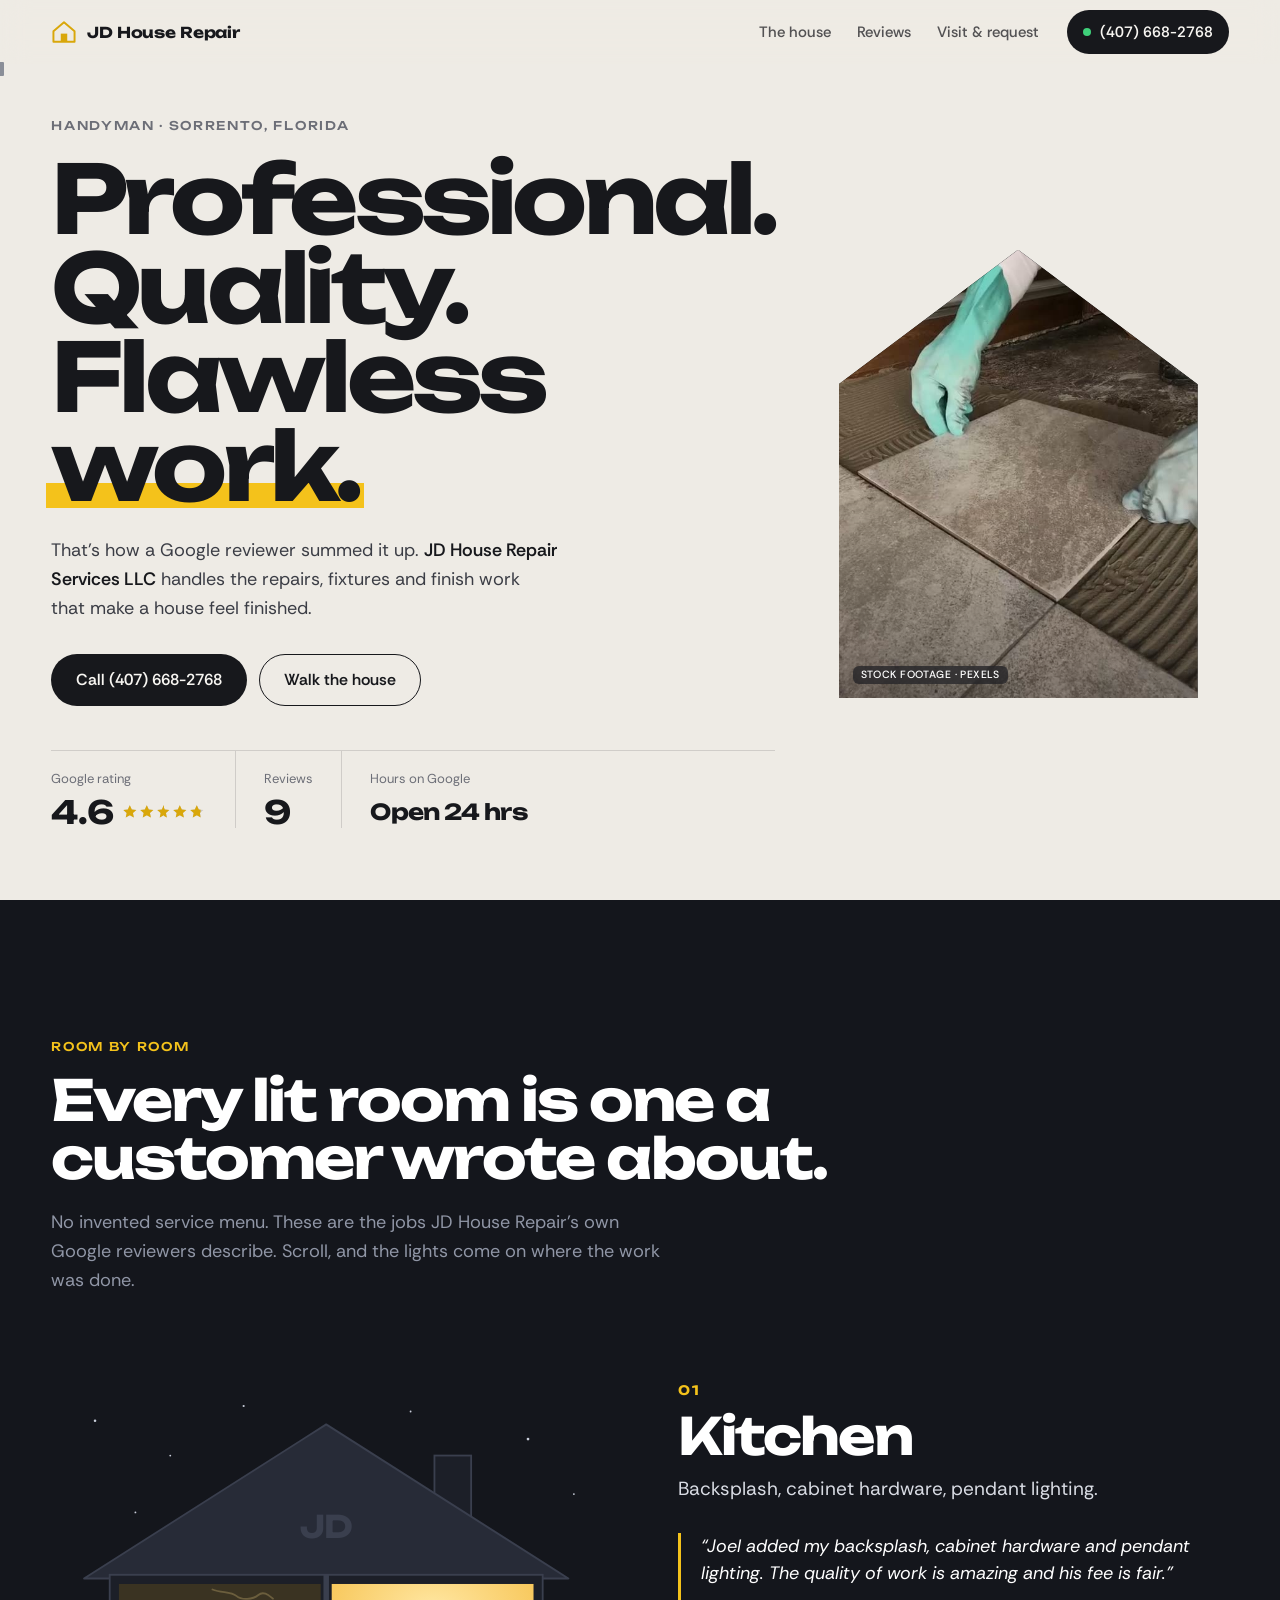
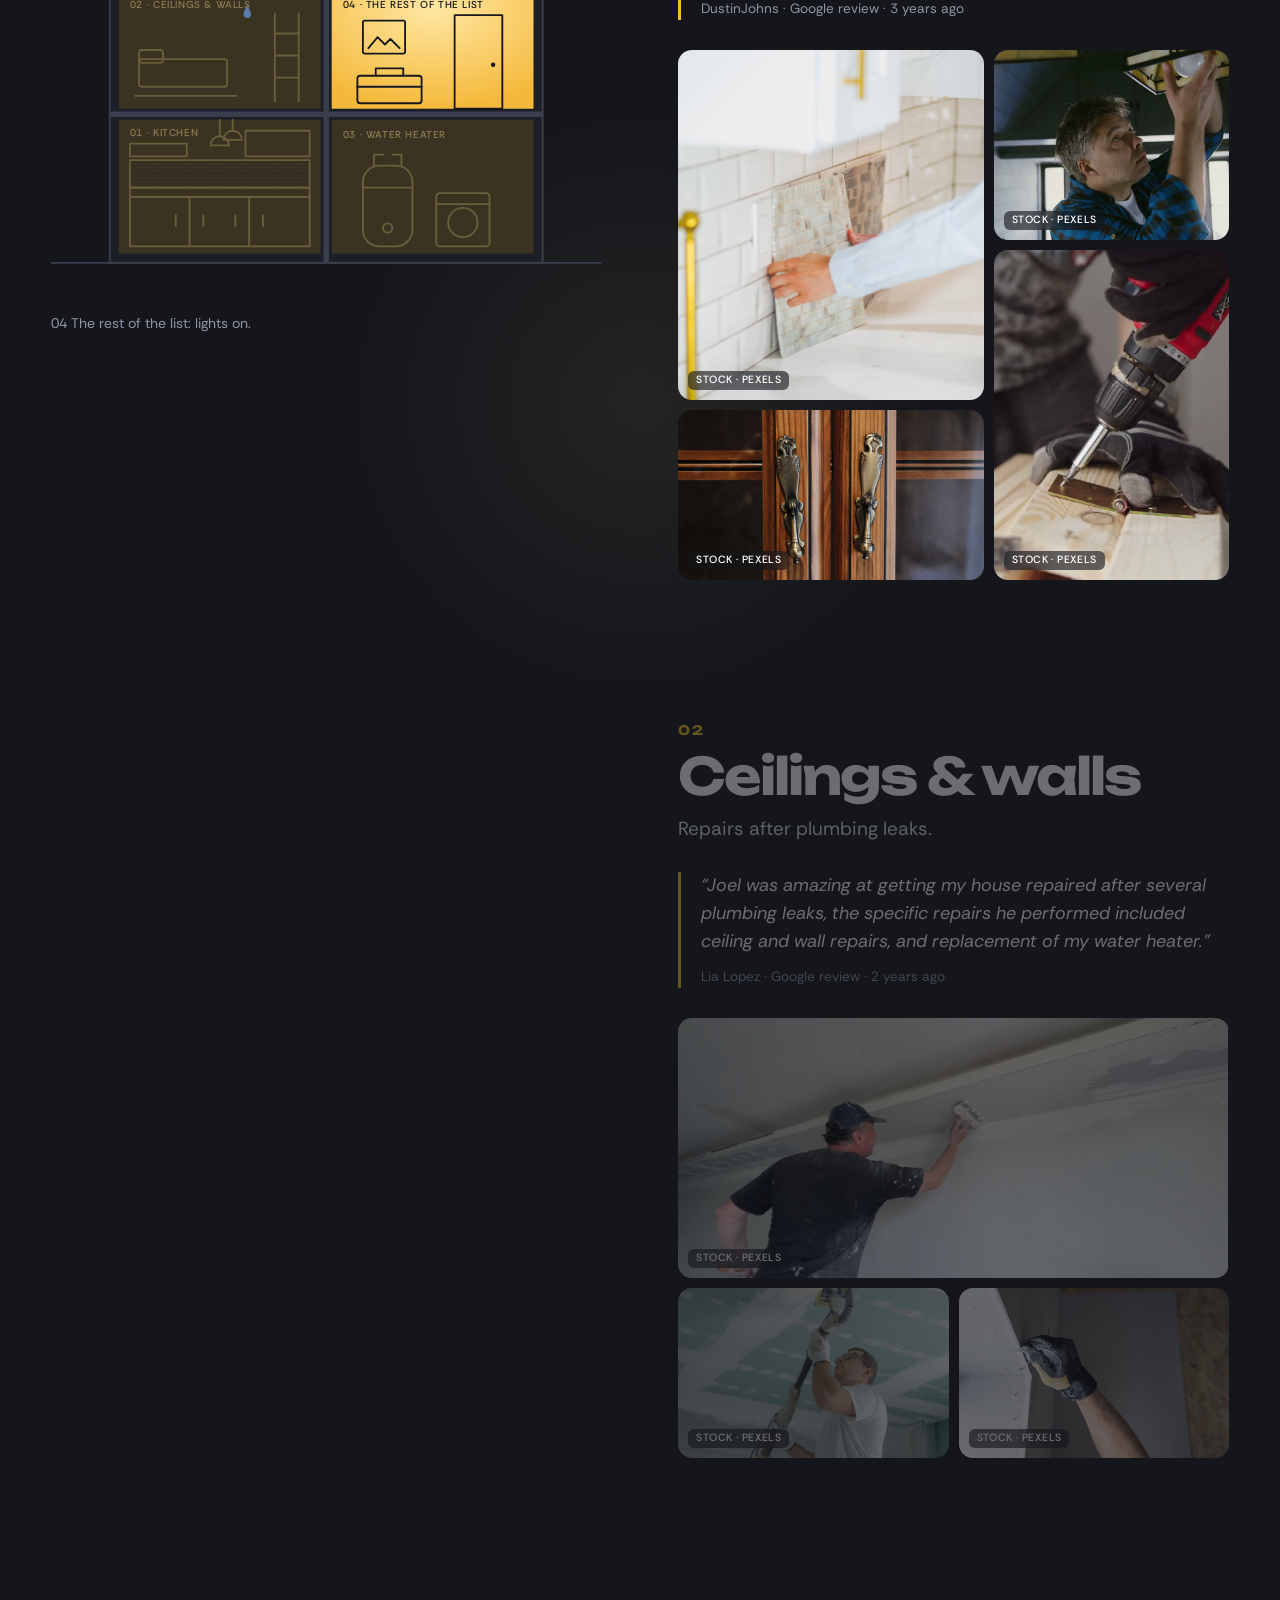
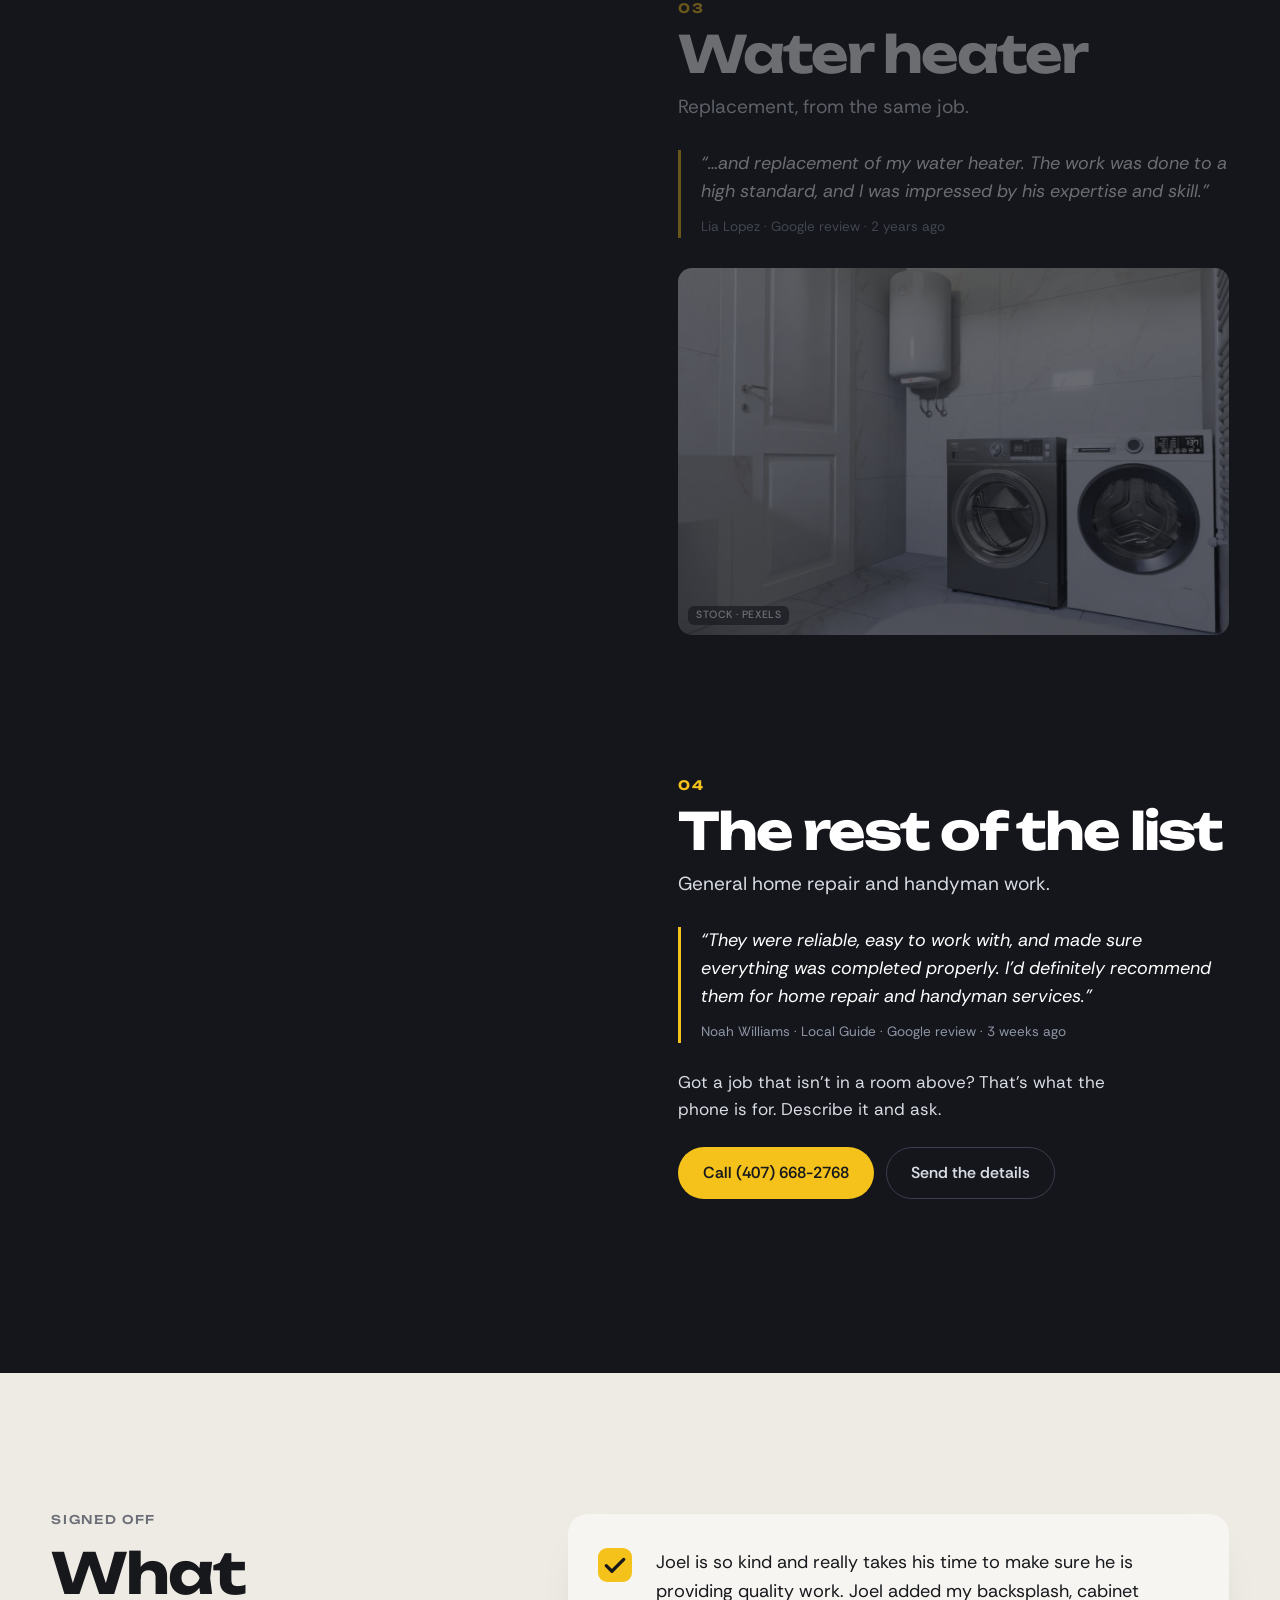
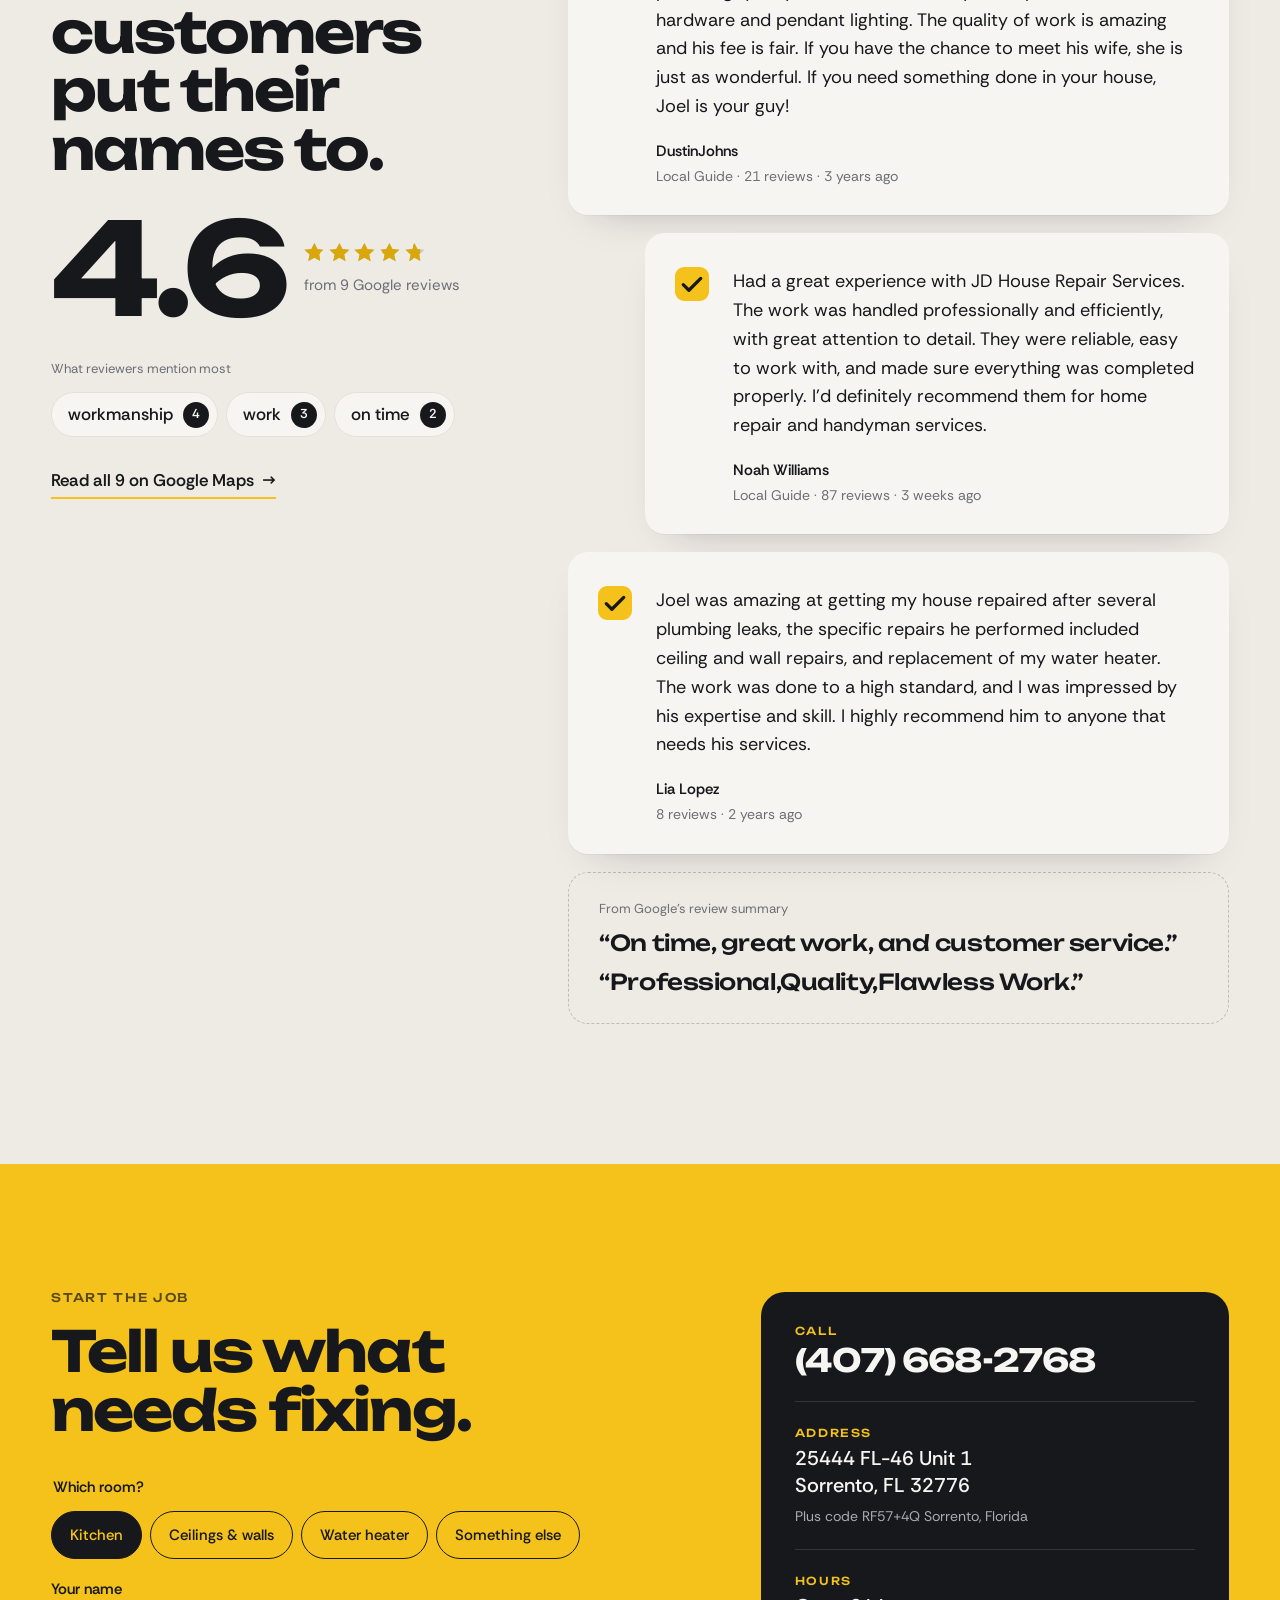
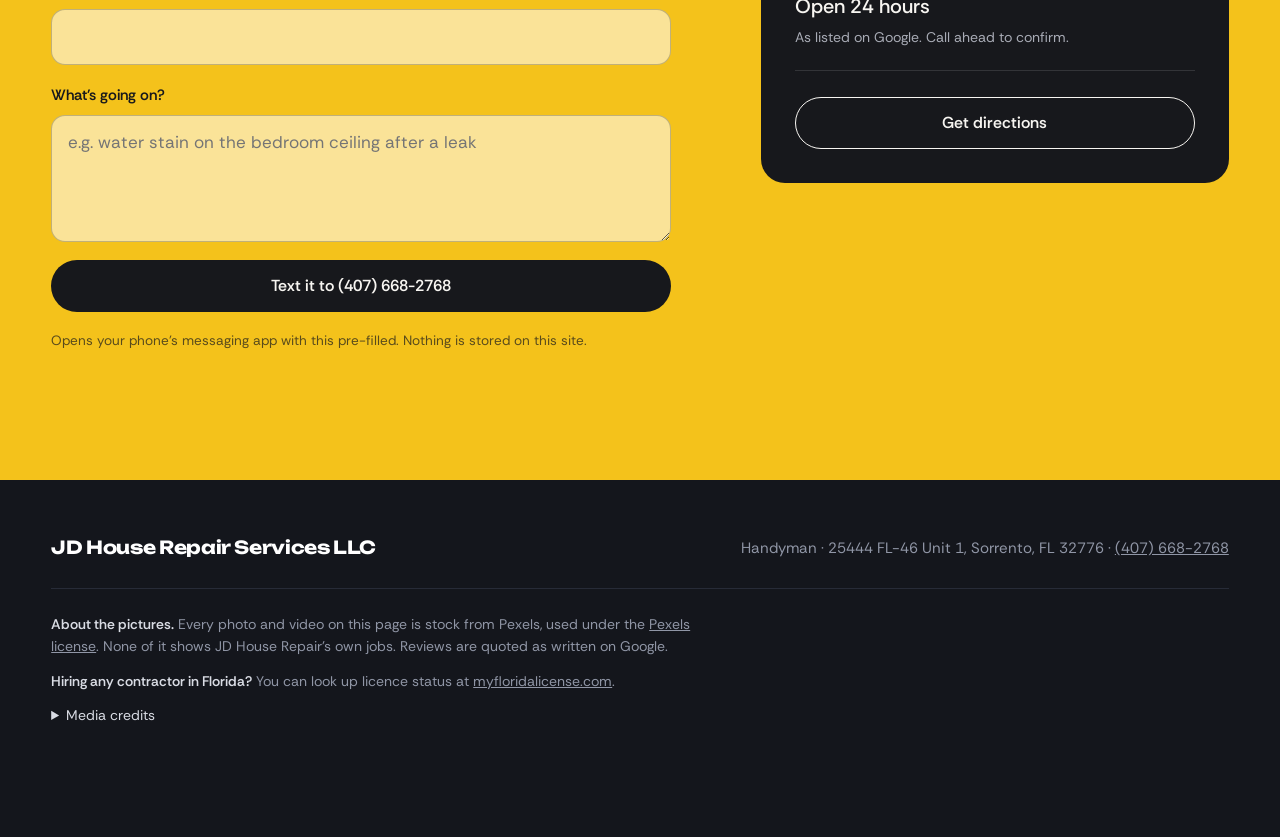
==== index.html @ a7bfdb38 "JD House Repair site: lights on, room by room Co-Authored-By: Claude Opus 5.5 <noreply@anthropic.com" ====
<!doctype html>
<html lang="en">
<head>
<meta charset="utf-8">
<meta name="viewport" content="width=device-width, initial-scale=1">
<title>JD House Repair Services · Handyman in Sorrento, FL</title>
<meta name="description" content="JD House Repair Services LLC, a handyman in Sorrento, Florida. Backsplash, cabinet hardware, pendant lighting, ceiling and wall repairs, water heater replacement. Call (407) 668-2768.">
<meta name="theme-color" content="#14161C">
<link rel="icon" href="assets/favicon.svg" type="image/svg+xml">
<link rel="preconnect" href="https://fonts.googleapis.com">
<link rel="preconnect" href="https://fonts.gstatic.com" crossorigin>
<link href="https://fonts.googleapis.com/css2?family=Unbounded:wght@400;500;700&family=Rethink+Sans:ital,wght@0,400;0,500;0,600;1,400&display=swap" rel="stylesheet">
<link rel="stylesheet" href="assets/site.css">
<script type="application/ld+json">
{
  "@context": "https://schema.org",
  "@type": "HomeAndConstructionBusiness",
  "name": "JD House Repair Services LLC",
  "telephone": "+1-407-668-2768",
  "address": {
    "@type": "PostalAddress",
    "streetAddress": "25444 FL-46 Unit 1",
    "addressLocality": "Sorrento",
    "addressRegion": "FL",
    "postalCode": "32776",
    "addressCountry": "US"
  },
  "aggregateRating": { "@type": "AggregateRating", "ratingValue": "4.6", "reviewCount": "9" }
}
</script>
</head>
<body>

<a class="skip" href="#main">Skip to content</a>

<header class="bar" id="top">
  <a class="mark" href="#top" aria-label="JD House Repair Services, back to top">
    <svg class="mark-house" viewBox="0 0 32 32" aria-hidden="true"><path d="M3 15 16 4l13 11v13H3z" fill="none" stroke="currentColor" stroke-width="2.4" stroke-linejoin="round"/><rect x="12" y="18" width="8" height="10" fill="currentColor"/></svg>
    <span class="mark-text">JD House Repair</span>
  </a>
  <nav class="nav" aria-label="Sections">
    <a href="#house">The house</a>
    <a href="#reviews">Reviews</a>
    <a href="#visit">Visit &amp; request</a>
  </nav>
  <a class="call-pill" href="tel:+14076682768"><span class="dot" aria-hidden="true"></span>(407) 668-2768</a>
  <div class="tape" aria-hidden="true">
    <div class="tape-blade" id="tapeBlade"><span class="tape-hook"></span></div>
  </div>
</header>

<main id="main">

<!-- ============ HERO ============ -->
<section class="hero">
  <div class="hero-copy">
    <p class="eyebrow rv">Handyman · Sorrento, Florida</p>
    <h1 class="hero-h rv">
      <span class="ln">Professional.</span>
      <span class="ln">Quality.</span>
      <span class="ln">Flawless <span class="hl">work.</span></span>
    </h1>
    <p class="hero-attr rv">That's how a Google reviewer summed it up. <strong>JD House Repair Services LLC</strong> handles the repairs, fixtures and finish work that make a house feel finished.</p>

    <div class="hero-cta rv">
      <a class="btn btn-ink" href="tel:+14076682768">Call (407) 668-2768</a>
      <a class="btn btn-line" href="#house">Walk the house</a>
    </div>

    <dl class="facts rv">
      <div><dt>Google rating</dt><dd><span class="big" data-count="4.6">4.6</span><span class="stars" style="--fill:92%" aria-label="4.6 out of 5 stars"></span></dd></div>
      <div><dt>Reviews</dt><dd><span class="big">9</span></dd></div>
      <div><dt>Hours on Google</dt><dd><span class="big sm">Open 24&nbsp;hrs</span></dd></div>
    </dl>
  </div>

  <figure class="gable">
    <div class="gable-frame">
      <video class="lazyvid" autoplay muted loop playsinline preload="metadata" poster="assets/vid/hero-tile.jpg" aria-label="Stock footage: gloved hands setting a large tile into mortar">
        <source src="assets/vid/hero-tile.mp4" type="video/mp4">
      </video>
      <span class="gable-shade" aria-hidden="true"></span>
    </div>
    <figcaption class="stock">Stock footage · Pexels</figcaption>
  </figure>
</section>

<!-- ============ THE HOUSE ============ -->
<section class="house" id="house" aria-labelledby="houseH">
  <div class="flash" aria-hidden="true"></div>

  <header class="house-head">
    <p class="eyebrow eyebrow-dusk rv">Room by room</p>
    <h2 id="houseH" class="h2 rv">Every lit room is one a customer wrote&nbsp;about.</h2>
    <p class="lede rv">No invented service menu. These are the jobs JD House Repair's own Google reviewers describe. Scroll, and the lights come on where the work was done.</p>
  </header>

  <div class="house-grid">
    <div class="house-stage">
      <svg class="cutaway" id="cutaway" viewBox="0 0 600 560" role="img" aria-labelledby="cutT">
        <title id="cutT">Cutaway drawing of a two-storey house. Rooms light up as each section is read.</title>
        <defs>
          <radialGradient id="glow" cx="50%" cy="20%" r="80%">
            <stop offset="0" stop-color="#FFE7A3"/>
            <stop offset="1" stop-color="#F4B93A"/>
          </radialGradient>
          <pattern id="tiles" width="12" height="8" patternUnits="userSpaceOnUse">
            <rect width="12" height="8" fill="none"/>
            <path d="M0 0h12M0 4h12M0 8h12M6 0v4M0 4v4M12 4v4" stroke="rgba(23,24,28,.4)" stroke-width=".8" fill="none"/>
          </pattern>
        </defs>

        <!-- sky dots -->
        <g class="sky" fill="#C9CEDA">
          <circle cx="48" cy="40" r="1.4"/><circle cx="130" cy="78" r="1"/><circle cx="210" cy="24" r="1.2"/>
          <circle cx="392" cy="30" r="1"/><circle cx="520" cy="60" r="1.5"/><circle cx="570" cy="120" r="1"/>
          <circle cx="92" cy="140" r="1"/>
        </g>
        <circle class="moon" cx="520" cy="118" r="0" fill="none"/>

        <!-- structure -->
        <rect x="418" y="78" width="40" height="96" class="shell"/>
        <polygon points="36,212 300,44 564,212" class="roof"/>
        <rect x="64" y="208" width="472" height="314" class="shell"/>
        <text x="300" y="168" class="attic">JD</text>

        <!-- ROOM: ceilings & walls (upper left) -->
        <g class="room" data-room="ceilings">
          <rect x="74" y="218" width="220" height="136" class="fill"/>
          <g class="det">
            <path d="M176 224c10 4 20 2 26 7s18 4 24-1 12 1 16 4" class="patch"/>
            <path d="M214 238c0 6-4 9-4 13a4 4 0 0 0 8 0c0-4-4-7-4-13z" class="drip"/>
            <rect x="96" y="300" width="96" height="30" rx="3"/>
            <rect x="96" y="290" width="26" height="14" rx="3"/>
            <path d="M92 340h110M244 250v96M270 250v96M244 272h26M244 296h26M244 320h26"/>
          </g>
          <text x="86" y="244" class="rlabel">02 · Ceilings &amp; walls</text>
        </g>

        <!-- ROOM: everything else (upper right) -->
        <g class="room" data-room="other">
          <rect x="306" y="218" width="220" height="136" class="fill"/>
          <g class="det">
            <rect x="340" y="258" width="46" height="36" rx="2"/>
            <path d="M346 288l10-12 8 8 6-6 10 10"/>
            <rect x="440" y="252" width="52" height="102"/>
            <circle cx="482" cy="306" r="2.4" class="solid"/>
            <rect x="334" y="318" width="70" height="30" rx="3"/>
            <path d="M354 318v-8h30v8M334 330h70"/>
          </g>
          <text x="318" y="244" class="rlabel">04 · The rest of the list</text>
        </g>

        <!-- ROOM: kitchen (lower left) -->
        <g class="room" data-room="kitchen">
          <rect x="74" y="366" width="220" height="146" class="fill"/>
          <g class="det">
            <rect x="86" y="410" width="196" height="30" class="tilewall"/>
            <rect x="86" y="440" width="196" height="10"/>
            <rect x="86" y="450" width="196" height="54"/>
            <path d="M151 450v54M216 450v54"/>
            <path d="M136 470v12M166 470v12M201 470v12M231 470v12" class="pull"/>
            <rect x="86" y="392" width="62" height="14"/>
            <rect x="212" y="378" width="70" height="28"/>
            <g class="lamps">
              <g class="lamp"><path d="M184 366v18"/><path d="M174 394a10 10 0 0 1 20 0z" class="shade"/></g>
              <g class="lamp l2"><path d="M198 366v12"/><path d="M188 388a10 10 0 0 1 20 0z" class="shade"/></g>
            </g>
          </g>
          <text x="86" y="384" class="rlabel rlabel-k">01 · Kitchen</text>
        </g>

        <!-- ROOM: utility / water heater (lower right) -->
        <g class="room" data-room="heater">
          <rect x="306" y="366" width="220" height="146" class="fill"/>
          <g class="det">
            <rect x="340" y="416" width="54" height="88" rx="18"/>
            <path d="M352 416v-12h10M382 416v-12h-10M340 440h54"/>
            <circle cx="367" cy="484" r="5"/>
            <rect x="420" y="446" width="58" height="58" rx="4"/>
            <circle cx="449" cy="478" r="16"/>
            <path d="M420 458h58"/>
          </g>
          <text x="318" y="386" class="rlabel">03 · Water heater</text>
        </g>

        <!-- floor + ground -->
        <path d="M64 360h472" class="floor"/>
        <path d="M300 208v314" class="floor"/>
        <path d="M0 522h600" class="ground"/>
      </svg>
      <p class="stage-key" aria-live="polite"><span id="stageKey">Lights off. Scroll to walk through.</span></p>
    </div>

    <div class="chapters">

      <article class="ch" data-room="kitchen" id="kitchen">
        <p class="ch-n">01</p>
        <h3 class="ch-h">Kitchen</h3>
        <p class="ch-sub">Backsplash, cabinet hardware, pendant lighting.</p>
        <blockquote class="ev">
          <p>&ldquo;Joel added my backsplash, cabinet hardware and pendant lighting. The quality of work is amazing and his fee is fair.&rdquo;</p>
          <footer>DustinJohns · Google review · 3 years ago</footer>
        </blockquote>
        <div class="media m-kitchen">
          <figure class="mf mf-a"><img src="assets/img/backsplash-install.jpg" alt="Stock photo: a hand pressing a sheet of mosaic tile onto a kitchen wall" loading="lazy" width="1400" height="934"><figcaption class="stock">Stock · Pexels</figcaption></figure>
          <figure class="mf mf-b"><video class="lazyvid" muted loop playsinline preload="none" poster="assets/vid/light-fixture.jpg" aria-label="Stock footage: a man fitting a light fixture to a ceiling"><source src="assets/vid/light-fixture.mp4" type="video/mp4"></video><figcaption class="stock">Stock · Pexels</figcaption></figure>
          <figure class="mf mf-c"><video class="lazyvid" muted loop playsinline preload="none" poster="assets/vid/hinge-drill.jpg" aria-label="Stock footage: drilling a hinge into a cabinet board"><source src="assets/vid/hinge-drill.mp4" type="video/mp4"></video><figcaption class="stock">Stock · Pexels</figcaption></figure>
          <figure class="mf mf-d"><img src="assets/img/brass-pulls.jpg" alt="Stock photo: ornate brass pulls on wooden cabinet doors" loading="lazy" width="900" height="1350"><figcaption class="stock">Stock · Pexels</figcaption></figure>
        </div>
      </article>

      <article class="ch" data-room="ceilings" id="ceilings">
        <p class="ch-n">02</p>
        <h3 class="ch-h">Ceilings &amp; walls</h3>
        <p class="ch-sub">Repairs after plumbing leaks.</p>
        <blockquote class="ev">
          <p>&ldquo;Joel was amazing at getting my house repaired after several plumbing leaks, the specific repairs he performed included ceiling and wall repairs, and replacement of my water heater.&rdquo;</p>
          <footer>Lia Lopez · Google review · 2 years ago</footer>
        </blockquote>
        <div class="media m-ceil">
          <figure class="mf mf-wide"><video class="lazyvid" muted loop playsinline preload="none" poster="assets/vid/ceiling-patch.jpg" aria-label="Stock footage: a worker skimming compound over a patched ceiling"><source src="assets/vid/ceiling-patch.mp4" type="video/mp4"></video><figcaption class="stock">Stock · Pexels</figcaption></figure>
          <figure class="mf"><img src="assets/img/ceiling-sand.jpg" alt="Stock photo: a worker sanding taped drywall seams on a ceiling" loading="lazy" width="1400" height="934"><figcaption class="stock">Stock · Pexels</figcaption></figure>
          <figure class="mf"><img src="assets/img/plaster-hand.jpg" alt="Stock photo: a gloved hand working plaster into a wall corner" loading="lazy" width="1000" height="667"><figcaption class="stock">Stock · Pexels</figcaption></figure>
        </div>
      </article>

      <article class="ch" data-room="heater" id="heater">
        <p class="ch-n">03</p>
        <h3 class="ch-h">Water heater</h3>
        <p class="ch-sub">Replacement, from the same job.</p>
        <blockquote class="ev">
          <p>&ldquo;&hellip;and replacement of my water heater. The work was done to a high standard, and I was impressed by his expertise and skill.&rdquo;</p>
          <footer>Lia Lopez · Google review · 2 years ago</footer>
        </blockquote>
        <div class="media m-one">
          <figure class="mf"><img src="assets/img/utility-heater.jpg" alt="Stock photo: a laundry room with a wall-mounted water heater above a washer and dryer" loading="lazy" width="1200" height="800"><figcaption class="stock">Stock · Pexels</figcaption></figure>
        </div>
      </article>

      <article class="ch" data-room="other" id="other">
        <p class="ch-n">04</p>
        <h3 class="ch-h">The rest of the list</h3>
        <p class="ch-sub">General home repair and handyman work.</p>
        <blockquote class="ev">
          <p>&ldquo;They were reliable, easy to work with, and made sure everything was completed properly. I&rsquo;d definitely recommend them for home repair and handyman services.&rdquo;</p>
          <footer>Noah Williams · Local Guide · Google review · 3 weeks ago</footer>
        </blockquote>
        <p class="ch-note">Got a job that isn't in a room above? That's what the phone is for. Describe it and ask.</p>
        <div class="ch-cta">
          <a class="btn btn-tape" href="tel:+14076682768">Call (407) 668-2768</a>
          <a class="btn btn-ghost" href="#visit">Send the details</a>
        </div>
      </article>

    </div>
  </div>
</section>

<!-- ============ REVIEWS ============ -->
<section class="reviews" id="reviews" aria-labelledby="revH">
  <div class="score rv">
    <p class="eyebrow">Signed off</p>
    <h2 id="revH" class="h2 h2-ink">What customers put their names&nbsp;to.</h2>
    <div class="score-num">
      <span class="score-big" data-count="4.6">4.6</span>
      <span class="score-meta">
        <span class="stars stars-lg" style="--fill:92%" aria-label="4.6 out of 5 stars"></span>
        <span class="score-of">from 9 Google reviews</span>
      </span>
    </div>
    <p class="mentions">What reviewers mention most</p>
    <ul class="tags">
      <li><span class="tag-w">workmanship</span><span class="tag-c">4</span></li>
      <li><span class="tag-w">work</span><span class="tag-c">3</span></li>
      <li><span class="tag-w">on time</span><span class="tag-c">2</span></li>
    </ul>
    <a class="link-arrow" href="https://www.google.com/maps/search/?api=1&amp;query=JD+house+repair+services+llc+25444+FL-46+Sorrento+FL" target="_blank" rel="noopener">Read all 9 on Google Maps</a>
  </div>

  <div class="signoffs">
    <article class="so rv">
      <span class="tick" aria-hidden="true"><svg viewBox="0 0 24 24"><path d="M5 12.5l4.5 4.5L19 7.5"/></svg></span>
      <p class="so-q">Joel is so kind and really takes his time to make sure he is providing quality work. Joel added my backsplash, cabinet hardware and pendant lighting. The quality of work is amazing and his fee is fair. If you have the chance to meet his wife, she is just as wonderful. If you need something done in your house, Joel is your guy!</p>
      <p class="so-by"><strong>DustinJohns</strong> Local Guide · 21 reviews · 3 years ago</p>
    </article>

    <article class="so so-off rv">
      <span class="tick" aria-hidden="true"><svg viewBox="0 0 24 24"><path d="M5 12.5l4.5 4.5L19 7.5"/></svg></span>
      <p class="so-q">Had a great experience with JD House Repair Services. The work was handled professionally and efficiently, with great attention to detail. They were reliable, easy to work with, and made sure everything was completed properly. I&rsquo;d definitely recommend them for home repair and handyman services.</p>
      <p class="so-by"><strong>Noah Williams</strong> Local Guide · 87 reviews · 3 weeks ago</p>
    </article>

    <article class="so rv">
      <span class="tick" aria-hidden="true"><svg viewBox="0 0 24 24"><path d="M5 12.5l4.5 4.5L19 7.5"/></svg></span>
      <p class="so-q">Joel was amazing at getting my house repaired after several plumbing leaks, the specific repairs he performed included ceiling and wall repairs, and replacement of my water heater. The work was done to a high standard, and I was impressed by his expertise and skill. I highly recommend him to anyone that needs his services.</p>
      <p class="so-by"><strong>Lia Lopez</strong> 8 reviews · 2 years ago</p>
    </article>

    <div class="snips rv">
      <p class="snips-h">From Google's review summary</p>
      <p class="snip">&ldquo;On time, great work, and customer service.&rdquo;</p>
      <p class="snip">&ldquo;Professional,Quality,Flawless Work.&rdquo;</p>
    </div>
  </div>
</section>

<!-- ============ VISIT / REQUEST ============ -->
<section class="visit" id="visit" aria-labelledby="visH">
  <div class="visit-grid">
    <div class="req rv">
      <p class="eyebrow eyebrow-ink">Start the job</p>
      <h2 id="visH" class="h2 h2-ink">Tell us what needs&nbsp;fixing.</h2>
      <form class="form" id="reqForm" novalidate>
        <fieldset class="chips">
          <legend>Which room?</legend>
          <label><input type="radio" name="room" value="Kitchen" checked><span>Kitchen</span></label>
          <label><input type="radio" name="room" value="Ceilings & walls"><span>Ceilings &amp; walls</span></label>
          <label><input type="radio" name="room" value="Water heater"><span>Water heater</span></label>
          <label><input type="radio" name="room" value="Something else"><span>Something else</span></label>
        </fieldset>
        <label class="fld"><span>Your name</span><input name="name" autocomplete="name" required></label>
        <label class="fld"><span>What's going on?</span><textarea name="msg" rows="4" required placeholder="e.g. water stain on the bedroom ceiling after a leak"></textarea></label>
        <button class="btn btn-ink btn-wide" type="submit">Text it to (407) 668-2768</button>
        <p class="form-note">Opens your phone's messaging app with this pre-filled. Nothing is stored on this site.</p>
      </form>
    </div>

    <aside class="card rv" aria-label="Contact details">
      <div class="card-row">
        <p class="card-k">Call</p>
        <a class="card-v card-phone" href="tel:+14076682768">(407) 668-2768</a>
      </div>
      <div class="card-row">
        <p class="card-k">Address</p>
        <p class="card-v">25444 FL-46 Unit 1<br>Sorrento, FL 32776</p>
        <p class="card-s">Plus code RF57+4Q Sorrento, Florida</p>
      </div>
      <div class="card-row">
        <p class="card-k">Hours</p>
        <p class="card-v">Open 24 hours</p>
        <p class="card-s">As listed on Google. Call ahead to confirm.</p>
      </div>
      <a class="btn btn-line btn-wide" href="https://www.google.com/maps/dir/?api=1&amp;destination=25444+FL-46+Unit+1+Sorrento+FL+32776" target="_blank" rel="noopener">Get directions</a>
    </aside>
  </div>
</section>

</main>

<footer class="foot">
  <div class="foot-top">
    <p class="foot-mark">JD House Repair Services&nbsp;LLC</p>
    <p class="foot-line">Handyman · 25444 FL-46 Unit 1, Sorrento, FL 32776 · <a href="tel:+14076682768">(407) 668-2768</a></p>
  </div>
  <div class="foot-fine">
    <p><strong>About the pictures.</strong> Every photo and video on this page is stock from Pexels, used under the <a href="https://www.pexels.com/license/" target="_blank" rel="noopener">Pexels license</a>. None of it shows JD House Repair's own jobs. Reviews are quoted as written on Google.</p>
    <p><strong>Hiring any contractor in Florida?</strong> You can look up licence status at <a href="https://www.myfloridalicense.com/" target="_blank" rel="noopener">myfloridalicense.com</a>.</p>
    <details class="credits">
      <summary>Media credits</summary>
      <ul>
        <li>Hero tile video: Pexels video 4729560</li>
        <li>Light fixture video: Pexels video 7640933</li>
        <li>Hinge drilling video: Pexels video 7314254</li>
        <li>Ceiling patch video: Pexels video 9807763</li>
        <li>Backsplash install: Pexels photo 8293686</li>
        <li>Brass pulls: Pexels photo 35287566</li>
        <li>Ceiling sanding: Pexels photo 6474295</li>
        <li>Plaster corner: Pexels photo 11427055</li>
        <li>Utility room: Pexels photo 28479466</li>
      </ul>
    </details>
  </div>
</footer>

<a class="dock" href="tel:+14076682768" aria-label="Call JD House Repair, (407) 668-2768">
  <svg viewBox="0 0 24 24" aria-hidden="true"><path d="M6.6 10.8a15.1 15.1 0 0 0 6.6 6.6l2.2-2.2a1 1 0 0 1 1-.25 11.4 11.4 0 0 0 3.6.57 1 1 0 0 1 1 1V20a1 1 0 0 1-1 1A17 17 0 0 1 3 4a1 1 0 0 1 1-1h3.5a1 1 0 0 1 1 1c0 1.25.2 2.45.57 3.57a1 1 0 0 1-.25 1z" fill="currentColor"/></svg>
  <span>Call now</span>
</a>

<script src="assets/site.js" defer></script>
</body>
</html>
---- assets/site.css ----
/* JD House Repair — "Lights on, room by room"
   plaster day sections, dusk house section, tape-measure yellow as the one accent */

:root {
  --plaster: #EEEBE5;
  --plaster-2: #E4E0D8;
  --paper: #F7F5F1;
  --ink: #17181C;
  --ink-2: #3B3D45;
  --mute: #6C6E77;
  --dusk: #14161C;
  --dusk-2: #1C1F28;
  --dusk-3: #272B37;
  --dusk-line: #3A3F4E;
  --dusk-text: #D9DCE4;
  --dusk-mute: #9096A6;
  --tape: #F4C21B;
  --tape-deep: #D9A70A;
  --lamp: #FFD978;

  --display: "Unbounded", system-ui, sans-serif;
  --body: "Rethink Sans", system-ui, sans-serif;

  --gut: clamp(16px, 4vw, 56px);
  --ease: cubic-bezier(.2, .7, .1, 1);
  --ease-io: cubic-bezier(.65, 0, .35, 1);
  --bar-h: 64px;
}

*, *::before, *::after { box-sizing: border-box; }
html { scroll-behavior: smooth; scroll-padding-top: calc(var(--bar-h) + 16px); -webkit-text-size-adjust: 100%; }
body {
  margin: 0;
  background: var(--plaster);
  color: var(--ink);
  font: 400 17px/1.6 var(--body);
  -webkit-font-smoothing: antialiased;
  overflow-x: clip;
}
img, video, svg { display: block; max-width: 100%; }
a { color: inherit; }
h1, h2, h3, p, blockquote, figure, dl, dd, ul { margin: 0; }
ul { padding: 0; list-style: none; }

.skip { position: absolute; left: -999px; top: 8px; z-index: 100; background: var(--ink); color: #fff; padding: 10px 14px; border-radius: 8px; }
.skip:focus { left: 8px; }
:focus-visible { outline: 3px solid var(--tape); outline-offset: 3px; border-radius: 4px; }

/* ---------- header + tape measure ---------- */
.bar {
  position: fixed; inset: 0 0 auto; z-index: 50;
  height: var(--bar-h);
  display: flex; align-items: center; gap: 28px;
  padding: 0 var(--gut);
  background: color-mix(in srgb, var(--plaster) 82%, transparent);
  backdrop-filter: blur(14px) saturate(1.3);
  -webkit-backdrop-filter: blur(14px) saturate(1.3);
  transition: background .5s var(--ease), color .5s var(--ease);
}
.bar.on-dusk { background: color-mix(in srgb, var(--dusk) 78%, transparent); color: var(--dusk-text); }
.mark { display: flex; align-items: center; gap: 10px; text-decoration: none; }
.mark-house { width: 26px; height: 26px; color: var(--tape-deep); }
.bar.on-dusk .mark-house { color: var(--tape); }
.mark-text { display: block; font: 700 15px/1 var(--display); letter-spacing: -.01em; }
.nav { display: flex; gap: 26px; margin-left: auto; }
.nav a { font-weight: 500; font-size: 15px; text-decoration: none; opacity: .72; transition: opacity .2s; }
.nav a:hover { opacity: 1; }
.call-pill {
  display: flex; align-items: center; gap: 9px;
  padding: 10px 16px; border-radius: 999px;
  background: var(--ink); color: var(--paper);
  font-weight: 600; font-size: 15px; text-decoration: none; white-space: nowrap;
  transition: transform .25s var(--ease), background .3s;
}
.bar.on-dusk .call-pill { background: var(--tape); color: var(--ink); }
.call-pill:hover { transform: translateY(-1px); }
.call-pill:active { transform: scale(.97); }
.dot { display: block; width: 8px; height: 8px; border-radius: 50%; background: #3FD07A; box-shadow: 0 0 0 0 rgba(63,208,122,.6); animation: ping 2.4s infinite; }
@keyframes ping { 0% { box-shadow: 0 0 0 0 rgba(63,208,122,.55); } 70%, 100% { box-shadow: 0 0 0 8px rgba(63,208,122,0); } }

.tape { position: absolute; left: 0; right: 0; bottom: -10px; height: 10px; pointer-events: none; }
.tape-blade {
  position: relative; height: 10px; width: 0;
  background:
    repeating-linear-gradient(90deg, var(--ink) 0 1px, transparent 1px 12px) 0 0 / 100% 4px no-repeat,
    repeating-linear-gradient(90deg, var(--ink) 0 1.5px, transparent 1.5px 96px) 0 0 / 100% 7px no-repeat,
    var(--tape);
  box-shadow: 0 1px 0 rgba(0,0,0,.15);
}
.tape-hook { position: absolute; right: -4px; top: -2px; display: block; width: 6px; height: 14px; background: #8A8E98; border-radius: 1px; }

/* ---------- shared type ---------- */
.eyebrow { font: 500 12px/1 var(--display); letter-spacing: .14em; text-transform: uppercase; color: var(--mute); }
.eyebrow-dusk { color: var(--tape); }
.eyebrow-ink { color: var(--ink); opacity: .7; }
.h2 { font: 700 clamp(30px, 4.4vw, 58px)/1.04 var(--display); letter-spacing: -.035em; color: #fff; text-wrap: balance; margin-top: 18px; }
.h2-ink { color: var(--ink); }
.lede { max-width: 56ch; margin-top: 20px; color: var(--dusk-mute); font-size: 18px; }
.stock {
  position: absolute; left: 10px; bottom: 10px;
  padding: 4px 8px; border-radius: 6px;
  font: 500 10.5px/1 var(--body); letter-spacing: .04em; text-transform: uppercase;
  background: rgba(20,22,28,.62); color: #fff; white-space: nowrap;
  backdrop-filter: blur(6px); -webkit-backdrop-filter: blur(6px);
}

/* ---------- buttons ---------- */
.btn {
  display: inline-flex; align-items: center; justify-content: center;
  min-height: 52px; padding: 0 24px; border-radius: 999px;
  font: 600 16px/1 var(--body); text-decoration: none; cursor: pointer;
  border: 1.5px solid transparent;
  transition: transform .25s var(--ease), background .25s, color .25s, border-color .25s;
}
.btn:active { transform: scale(.97); }
.btn-ink { background: var(--ink); color: var(--paper); }
.btn-ink:hover { background: #000; transform: translateY(-2px); }
.btn-line { border-color: currentColor; background: transparent; }
.btn-line:hover { background: var(--ink); color: var(--paper); border-color: var(--ink); }
.btn-tape { background: var(--tape); color: var(--ink); }
.btn-tape:hover { background: var(--lamp); transform: translateY(-2px); }
.btn-ghost { border-color: var(--dusk-line); color: var(--dusk-text); }
.btn-ghost:hover { border-color: var(--dusk-text); }
.btn-wide { width: 100%; }

/* ---------- hero ---------- */
.hero {
  min-height: 100svh;
  display: grid; grid-template-columns: 1.08fr .92fr; align-items: center; gap: clamp(24px, 5vw, 80px);
  padding: calc(var(--bar-h) + 48px) var(--gut) 64px;
  max-width: 1480px; margin: 0 auto;
}
.hero-h { margin-top: 22px; font: 700 clamp(44px, 7.4vw, 112px)/.94 var(--display); letter-spacing: -.05em; }
.hero-h .ln { display: block; }
.hero-h .hl { position: relative; display: inline-block; z-index: 0; }
.hero-h .hl::after {
  content: ""; position: absolute; left: -.06em; right: -.06em; bottom: .02em; height: .26em; z-index: -1;
  background: var(--tape); transform-origin: left; transform: scaleX(0);
  transition: transform 1.1s .9s var(--ease);
}
.hero-h.in .hl::after { transform: scaleX(1); }
.hero-attr { max-width: 46ch; margin-top: 26px; font-size: 18px; color: var(--ink-2); }
.hero-attr strong { font-weight: 600; color: var(--ink); }
.hero-cta { display: flex; flex-wrap: wrap; gap: 12px; margin-top: 32px; }

.facts { display: flex; flex-wrap: wrap; gap: 0; margin-top: 44px; border-top: 1px solid rgba(23,24,28,.14); }
.facts > div { padding: 18px 28px 0 0; margin-right: 28px; border-right: 1px solid rgba(23,24,28,.14); }
.facts > div:last-child { border-right: 0; margin-right: 0; }
.facts dt { font-size: 13px; color: var(--mute); }
.facts dd { display: flex; align-items: center; gap: 10px; margin-top: 6px; }
.big { display: block; font: 700 32px/1 var(--display); letter-spacing: -.03em; }
.big.sm { font-size: 22px; line-height: 32px; }

.stars { display: block; position: relative; width: 84px; height: 16px; }
.stars::before, .stars::after {
  content: ""; position: absolute; inset: 0;
  -webkit-mask: url("data:image/svg+xml,%3Csvg xmlns='http://www.w3.org/2000/svg' viewBox='0 0 20 16'%3E%3Cpath d='M8 0l2.35 4.9 5.35.6-4 3.7 1.1 5.3L8 11.8 3.2 14.5l1.1-5.3-4-3.7 5.35-.6z'/%3E%3C/svg%3E") 0 0 / 16.8px 16px repeat-x;
          mask: url("data:image/svg+xml,%3Csvg xmlns='http://www.w3.org/2000/svg' viewBox='0 0 20 16'%3E%3Cpath d='M8 0l2.35 4.9 5.35.6-4 3.7 1.1 5.3L8 11.8 3.2 14.5l1.1-5.3-4-3.7 5.35-.6z'/%3E%3C/svg%3E") 0 0 / 16.8px 16px repeat-x;
}
.stars::before { background: rgba(23,24,28,.16); }
.stars::after { background: var(--tape-deep); clip-path: inset(0 calc(100% - var(--fill)) 0 0); }
.stars-lg { width: 126px; height: 24px; }
.stars-lg::before, .stars-lg::after { -webkit-mask-size: 25.2px 24px; mask-size: 25.2px 24px; }

.gable { position: relative; }
.gable-frame {
  position: relative; aspect-ratio: 4 / 5; overflow: hidden;
  background: var(--dusk);
  clip-path: polygon(0 100%, 100% 100%, 100% 100%, 50% 100%, 0 100%);
  animation: build 1.6s .25s var(--ease-io) forwards;
}
@keyframes build {
  0%   { clip-path: polygon(0 100%, 100% 100%, 100% 100%, 50% 100%, 0 100%); }
  55%  { clip-path: polygon(0 100%, 100% 100%, 100% 30%, 50% 30%, 0 30%); }
  100% { clip-path: polygon(0 100%, 100% 100%, 100% 30%, 50% 0, 0 30%); }
}
.gable-frame video { width: 100%; height: 100%; object-fit: cover; transform: scale(1.12); animation: settle 3.2s .25s var(--ease) forwards; }
@keyframes settle { to { transform: scale(1); } }
.gable-shade { position: absolute; inset: 0; display: block; background: linear-gradient(180deg, transparent 55%, rgba(20,22,28,.35)); }
.gable .stock { left: 14px; bottom: 14px; }

/* ---------- the house (dusk) ---------- */
.house {
  position: relative;
  background: var(--dusk);
  color: var(--dusk-text);
  padding: clamp(80px, 11vw, 150px) var(--gut) clamp(60px, 8vw, 120px);
  isolation: isolate;
}
.flash {
  position: absolute; inset: 0; z-index: -1; pointer-events: none;
  background: radial-gradient(420px circle at var(--mx, 50%) var(--my, 30%), rgba(255,217,120,.07), transparent 70%);
}
.house-head { max-width: 1480px; margin: 0 auto; }
.house-grid {
  max-width: 1480px; margin: clamp(48px, 7vw, 96px) auto 0;
  display: grid; grid-template-columns: minmax(0, 1fr) minmax(0, 1fr); gap: clamp(32px, 6vw, 96px);
}
.house-stage { position: sticky; top: calc(var(--bar-h) + 40px); align-self: start; }
.cutaway { width: 100%; height: auto; overflow: visible; }
.stage-key { margin-top: 14px; font-size: 14px; color: var(--dusk-mute); min-height: 1.6em; }

.cutaway .shell { fill: var(--dusk-2); stroke: var(--dusk-line); stroke-width: 2; }
.cutaway .roof { fill: var(--dusk-3); stroke: var(--dusk-line); stroke-width: 2; stroke-linejoin: round; }
.cutaway .attic { font: 700 34px var(--display); fill: var(--dusk-line); text-anchor: middle; letter-spacing: -.04em; }
.cutaway .floor { stroke: var(--dusk-line); stroke-width: 6; }
.cutaway .ground { stroke: var(--dusk-line); stroke-width: 2; }
.cutaway .sky circle { animation: twinkle 4s ease-in-out infinite; }
.cutaway .sky circle:nth-child(2n) { animation-delay: -1.6s; }
.cutaway .sky circle:nth-child(3n) { animation-delay: -2.8s; }
@keyframes twinkle { 50% { opacity: .25; } }

.room .fill { fill: #1A1D25; transition: fill .9s var(--ease); }
.room .det { fill: none; stroke: #343948; stroke-width: 2; stroke-linecap: round; stroke-linejoin: round; transition: stroke .9s var(--ease); color: #343948; }
.room .det .solid { fill: #343948; stroke: none; }
.room .tilewall { fill: url(#tiles); }
.room .rlabel { font: 500 11px var(--body); letter-spacing: .06em; text-transform: uppercase; fill: #4C5263; transition: fill .9s var(--ease); }
.room .drip { opacity: 0; }
.room .lamp { transform-box: fill-box; transform-origin: 50% 0; }

.room.lit .fill { fill: url(#glow); }
.room.lit .det { stroke: var(--ink); color: rgba(23,24,28,.55); }
.room.lit .det .solid { fill: var(--ink); }
.room.lit .rlabel { fill: var(--ink); }
.room.lit .shade { fill: var(--ink); }
.room.lit .lamp { animation: swing 3.6s ease-in-out infinite; }
.room.lit .lamp.l2 { animation-delay: -1.2s; }
@keyframes swing { 0%, 100% { transform: rotate(-4deg); } 50% { transform: rotate(4deg); } }
.room[data-room="ceilings"]:not(.lit) .drip { opacity: 1; fill: #5B7CA8; stroke: none; animation: drip 2.2s ease-in infinite; }
@keyframes drip { 0% { transform: translateY(0); opacity: 0; } 20% { opacity: 1; } 100% { transform: translateY(56px); opacity: 0; } }
.room.done .fill { fill: #3A3322; }
.room.done .det { stroke: #6B5E3D; }
.room.done .rlabel { fill: #8C7C52; }

.chapters { display: grid; gap: clamp(90px, 16vh, 180px); padding-bottom: 8vh; }
.ch { position: relative; opacity: .38; transition: opacity .7s var(--ease); }
.ch.current { opacity: 1; }
.ch-n { font: 700 13px/1 var(--display); color: var(--tape); letter-spacing: .1em; }
.ch-h { margin-top: 14px; font: 700 clamp(34px, 4vw, 54px)/1 var(--display); letter-spacing: -.04em; color: #fff; }
.ch-sub { margin-top: 12px; font-size: 19px; color: var(--dusk-text); }
.ev { margin-top: 28px; padding-left: 20px; border-left: 3px solid var(--tape); }
.ev p { font-size: 18px; line-height: 1.55; font-style: italic; color: #fff; }
.ev footer { margin-top: 10px; font-size: 13.5px; color: var(--dusk-mute); }
.ch-note { margin-top: 26px; max-width: 44ch; color: var(--dusk-text); font-size: 17px; }
.ch-cta { display: flex; flex-wrap: wrap; gap: 12px; margin-top: 24px; }

.media { display: grid; gap: 10px; margin-top: 30px; }
.mf { position: relative; overflow: hidden; border-radius: 14px; background: var(--dusk-2); }
.mf img, .mf video { width: 100%; height: 100%; object-fit: cover; transition: transform 1.4s var(--ease); }
.mf:hover img, .mf:hover video { transform: scale(1.04); }
.m-kitchen { grid-template-columns: 1.3fr 1fr; grid-template-rows: 190px 150px 170px; }
.m-kitchen .mf-a { grid-column: 1; grid-row: 1 / 3; }
.m-kitchen .mf-b { grid-column: 2; grid-row: 1; }
.m-kitchen .mf-c { grid-column: 2; grid-row: 2 / 4; }
.m-kitchen .mf-d { grid-column: 1; grid-row: 3; }
.m-ceil { grid-template-columns: 1fr 1fr; grid-template-rows: 260px 170px; }
.m-ceil .mf-wide { grid-column: 1 / -1; }
.m-one .mf { aspect-ratio: 3 / 2; }

/* ---------- reviews ---------- */
.reviews {
  max-width: 1480px; margin: 0 auto;
  padding: clamp(80px, 11vw, 150px) var(--gut);
  display: grid; grid-template-columns: minmax(0, .8fr) minmax(0, 1.2fr); gap: clamp(40px, 6vw, 100px); align-items: start;
}
.score { position: sticky; top: calc(var(--bar-h) + 40px); }
.score-num { display: flex; align-items: center; gap: 20px; margin-top: 36px; }
.score-big { display: block; font: 700 clamp(88px, 10vw, 140px)/.85 var(--display); letter-spacing: -.06em; }
.score-meta { display: grid; gap: 8px; }
.score-of { display: block; color: var(--mute); font-size: 15px; }
.mentions { margin-top: 36px; font-size: 13px; color: var(--mute); }
.tags { display: flex; flex-wrap: wrap; gap: 8px; margin-top: 12px; }
.tags li { display: flex; align-items: center; gap: 10px; padding: 8px 8px 8px 16px; border-radius: 999px; background: var(--paper); border: 1px solid var(--plaster-2); font-weight: 500; }
.tag-c { display: grid; place-items: center; min-width: 26px; height: 26px; border-radius: 999px; background: var(--ink); color: var(--paper); font-size: 13px; font-weight: 600; }
.link-arrow { display: inline-flex; align-items: center; gap: 8px; margin-top: 30px; font-weight: 600; text-decoration: none; border-bottom: 2px solid var(--tape); padding-bottom: 3px; }
.link-arrow::after { content: "\2192"; transition: transform .25s var(--ease); }
.link-arrow:hover::after { transform: translateX(4px); }

.signoffs { display: grid; grid-template-columns: minmax(0, 1fr); gap: 18px; }
.so {
  position: relative;
  padding: 34px 34px 28px 88px;
  background: var(--paper); border-radius: 20px;
  box-shadow: 0 1px 0 rgba(23,24,28,.04), 0 18px 40px -28px rgba(23,24,28,.35);
}
.so-off { margin-left: clamp(0px, 6vw, 80px); }
.tick { position: absolute; left: 30px; top: 34px; display: block; width: 34px; height: 34px; border-radius: 9px; border: 2px solid var(--ink); }
.tick svg { width: 100%; height: 100%; }
.tick path { fill: none; stroke: var(--ink); stroke-width: 2.6; stroke-linecap: round; stroke-linejoin: round; stroke-dasharray: 24; stroke-dashoffset: 24; transition: stroke-dashoffset .6s .5s var(--ease); }
.so.in .tick { background: var(--tape); border-color: var(--tape); transition: background .3s .4s, border-color .3s .4s; }
.so.in .tick path { stroke-dashoffset: 0; }
.so-q { font-size: 18px; line-height: 1.6; }
.so-by { margin-top: 18px; font-size: 14px; color: var(--mute); }
.so-by strong { display: block; margin-bottom: 2px; font-weight: 600; color: var(--ink); font-size: 15px; }
.snips { padding: 26px 30px; border-radius: 20px; border: 1.5px dashed rgba(23,24,28,.22); display: grid; gap: 10px; }
.snips-h { font-size: 13px; color: var(--mute); }
.snip { font: 500 clamp(18px, 2vw, 22px)/1.3 var(--display); letter-spacing: -.02em; overflow-wrap: anywhere; }

/* ---------- visit ---------- */
.visit { background: var(--tape); padding: clamp(80px, 10vw, 140px) var(--gut); }
.visit-grid { max-width: 1480px; margin: 0 auto; display: grid; grid-template-columns: minmax(0, 1.15fr) minmax(0, .85fr); gap: clamp(32px, 6vw, 96px); align-items: start; }
.form { display: grid; gap: 18px; margin-top: 36px; max-width: 620px; }
.chips { display: flex; flex-wrap: wrap; gap: 8px; border: 0; padding: 0; margin: 0; }
.chips legend { margin-bottom: 12px; font-weight: 600; font-size: 15px; }
.chips label { position: relative; cursor: pointer; }
.chips input { position: absolute; opacity: 0; inset: 0; cursor: pointer; }
.chips span { display: block; padding: 11px 18px; border-radius: 999px; border: 1.5px solid var(--ink); font-weight: 500; font-size: 15px; transition: background .2s, color .2s; }
.chips input:checked + span { background: var(--ink); color: var(--tape); }
.chips input:focus-visible + span { outline: 3px solid var(--ink); outline-offset: 3px; }
.fld { display: grid; gap: 8px; }
.fld > span { display: block; font-weight: 600; font-size: 15px; }
.fld input, .fld textarea {
  width: 100%; padding: 15px 16px; border-radius: 14px;
  border: 1.5px solid rgba(23,24,28,.25); background: rgba(255,255,255,.55);
  font: 400 17px/1.4 var(--body); color: var(--ink);
  transition: border-color .2s, background .2s;
}
.fld input:focus, .fld textarea:focus { outline: none; border-color: var(--ink); background: #fff; }
.fld.bad input, .fld.bad textarea { border-color: #A3261A; }
.form-note { font-size: 13.5px; color: rgba(23,24,28,.7); }

.card { background: var(--ink); color: var(--paper); border-radius: 24px; padding: 34px; display: grid; gap: 26px; }
.card-row { display: grid; gap: 6px; padding-bottom: 22px; border-bottom: 1px solid rgba(255,255,255,.12); }
.card-k { font: 500 11px/1 var(--display); letter-spacing: .14em; text-transform: uppercase; color: var(--tape); }
.card-v { font-size: 20px; line-height: 1.35; font-weight: 500; }
.card-phone { font: 700 clamp(24px, 2.6vw, 32px)/1.1 var(--display); letter-spacing: -.03em; text-decoration: none; }
.card-s { font-size: 14px; color: #A9ACB6; }
.card .btn-line { color: var(--paper); }
.card .btn-line:hover { background: var(--tape); color: var(--ink); border-color: var(--tape); }

/* ---------- footer ---------- */
.foot { background: var(--dusk); color: var(--dusk-mute); padding: 56px var(--gut) 110px; }
.foot-top, .foot-fine { max-width: 1480px; margin: 0 auto; }
.foot-top { display: flex; flex-wrap: wrap; justify-content: space-between; gap: 12px 40px; padding-bottom: 28px; border-bottom: 1px solid var(--dusk-3); }
.foot-mark { font: 700 18px var(--display); color: #fff; letter-spacing: -.02em; }
.foot-line { font-size: 15px; }
.foot-fine { display: grid; gap: 12px; padding-top: 24px; font-size: 14px; max-width: 1480px; }
.foot-fine p { max-width: 80ch; }
.foot-fine strong { color: var(--dusk-text); font-weight: 600; }
.credits summary { cursor: pointer; color: var(--dusk-text); width: fit-content; }
.credits ul { margin-top: 10px; display: grid; gap: 4px; grid-template-columns: repeat(auto-fill, minmax(260px, 1fr)); }

/* ---------- mobile call dock ---------- */
.dock {
  position: fixed; left: 16px; right: 16px; bottom: 14px; z-index: 60;
  display: none; align-items: center; justify-content: center; gap: 10px;
  min-height: 56px; border-radius: 999px;
  background: var(--ink); color: var(--tape);
  font-weight: 600; font-size: 17px; text-decoration: none;
  box-shadow: 0 14px 30px -12px rgba(0,0,0,.5);
  transform: translateY(140%); transition: transform .45s var(--ease);
}
.dock svg { width: 20px; height: 20px; }
.dock.show { transform: none; }

/* ---------- reveal ---------- */
.rv { opacity: 0; transform: translateY(26px); transition: opacity .9s var(--ease), transform .9s var(--ease); }
.rv.in { opacity: 1; transform: none; }
.hero-h.rv .ln { transform: translateY(40%); opacity: 0; transition: transform 1s var(--ease), opacity 1s var(--ease); }
.hero-h.rv.in .ln { transform: none; opacity: 1; }
.hero-h.rv.in .ln:nth-child(2) { transition-delay: .12s; }
.hero-h.rv.in .ln:nth-child(3) { transition-delay: .24s; }
.hero-h.rv { opacity: 1; transform: none; }

/* ---------- responsive ---------- */
@media (max-width: 1040px) {
  .nav { display: none; }
  .call-pill { margin-left: auto; }
}
@media (max-width: 900px) {
  :root { --bar-h: 58px; }
  body { font-size: 16px; }
  .hero { grid-template-columns: minmax(0, 1fr); min-height: 0; padding-top: calc(var(--bar-h) + 36px); }
  .gable { order: -1; max-width: 420px; width: 78%; margin: 0 auto; }
  .gable-frame { aspect-ratio: 1 / 1; }
  .facts > div { padding-right: 18px; margin-right: 18px; }
  .house-grid { grid-template-columns: minmax(0, 1fr); gap: 28px; }
  .house-stage {
    top: var(--bar-h); z-index: 2;
    margin: 0 calc(var(--gut) * -1); padding: 12px var(--gut) 8px;
    background: var(--dusk);
    box-shadow: 0 18px 18px -2px var(--dusk);
  }
  .cutaway { max-height: 23vh; width: auto; margin: 0 auto; }
  .stage-key { display: none; }
  .ch { opacity: 1; }
  .chapters { gap: 96px; }
  .reviews { grid-template-columns: minmax(0, 1fr); }
  .score { position: static; }
  .so { padding: 28px 22px 24px 70px; }
  .tick { left: 20px; top: 28px; width: 30px; height: 30px; }
  .so-off { margin-left: 0; }
  .visit-grid { grid-template-columns: minmax(0, 1fr); }
  .dock { display: flex; }
  .call-pill { display: none; }
}
@media (max-width: 520px) {
  .mark-text { font-size: 13px; }
  .m-kitchen { grid-template-rows: 150px 120px 140px; }
  .m-ceil { grid-template-rows: 190px 130px; }
  .facts { gap: 0; }
  .facts > div { padding-right: 14px; margin-right: 14px; }
  .big { font-size: 26px; }
  .big.sm { font-size: 17px; line-height: 26px; }
  .card { padding: 26px 22px; }
}

@media (prefers-reduced-motion: reduce) {
  *, *::before, *::after { animation: none !important; transition-duration: .01ms !important; }
  html { scroll-behavior: auto; }
  .gable-frame { clip-path: polygon(0 100%, 100% 100%, 100% 30%, 50% 0, 0 30%); }
  .gable-frame video { transform: none; }
  .rv, .hero-h.rv .ln { opacity: 1; transform: none; }
}
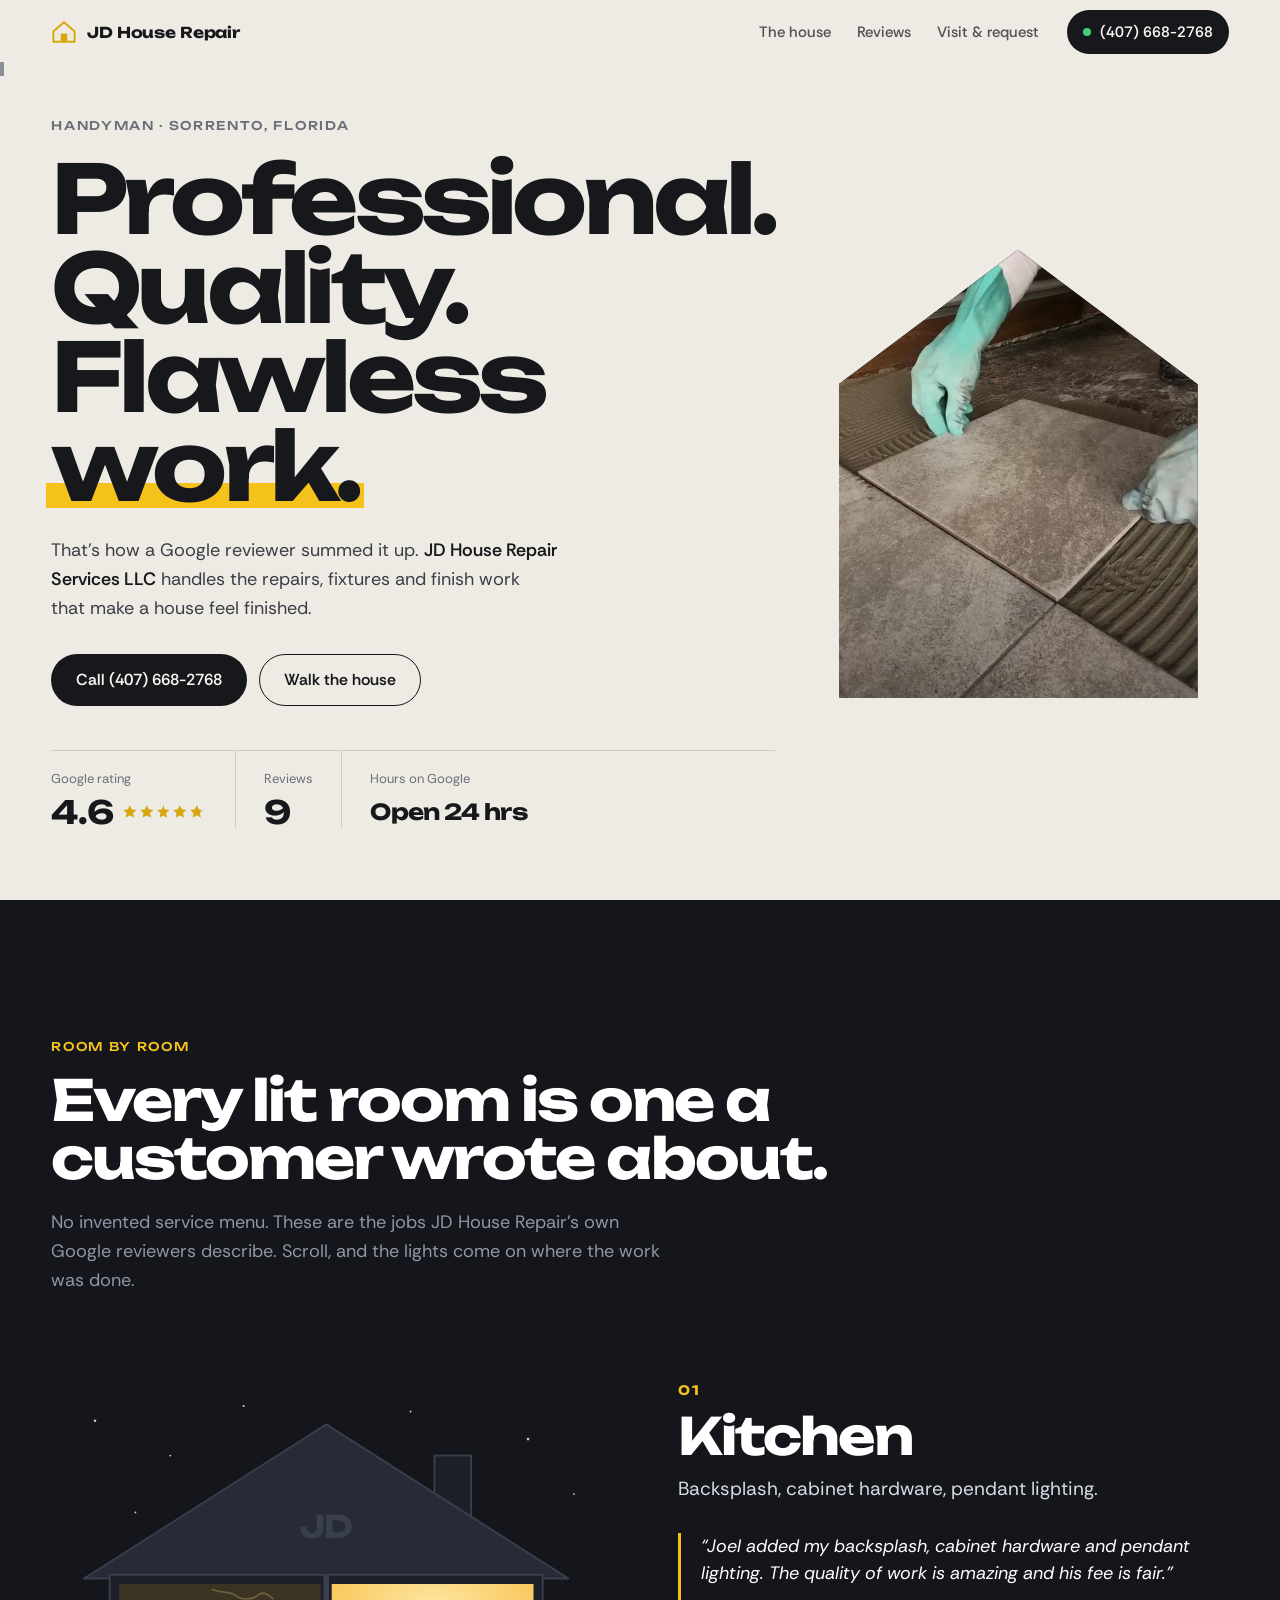
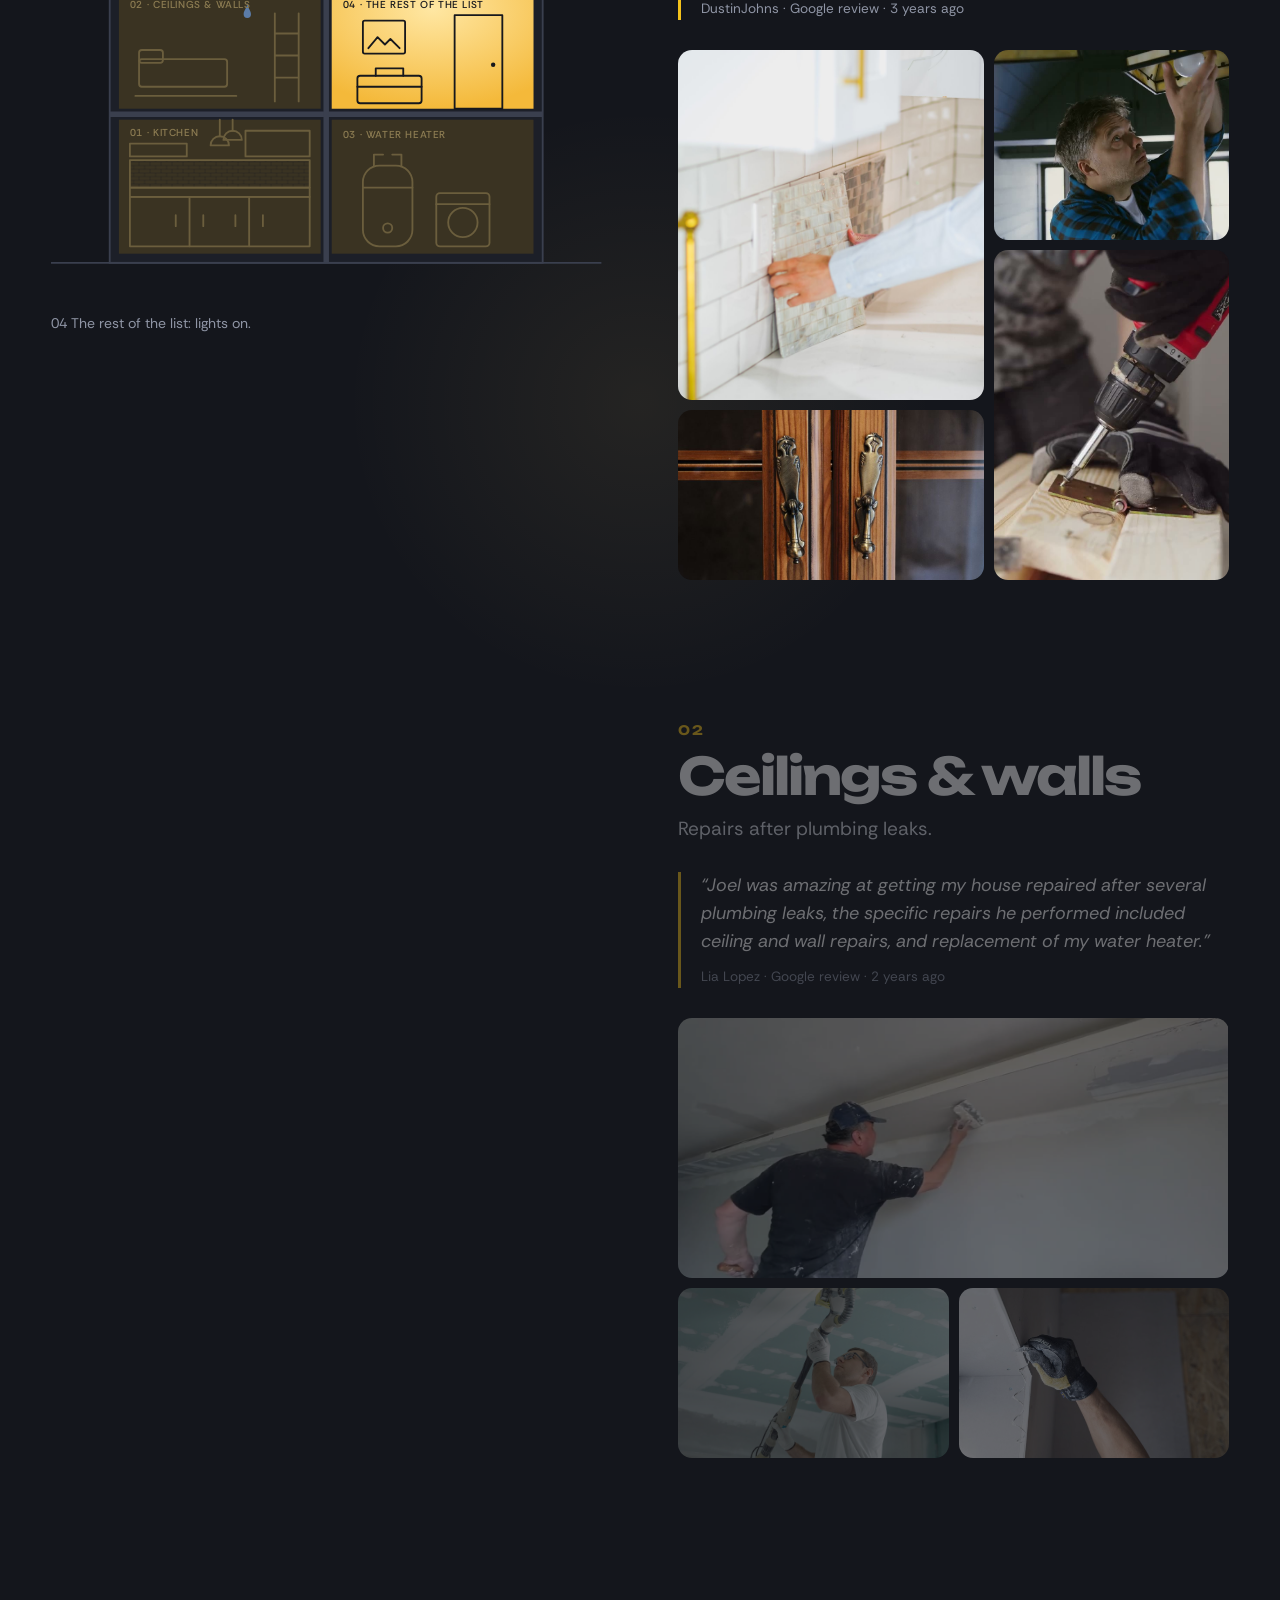
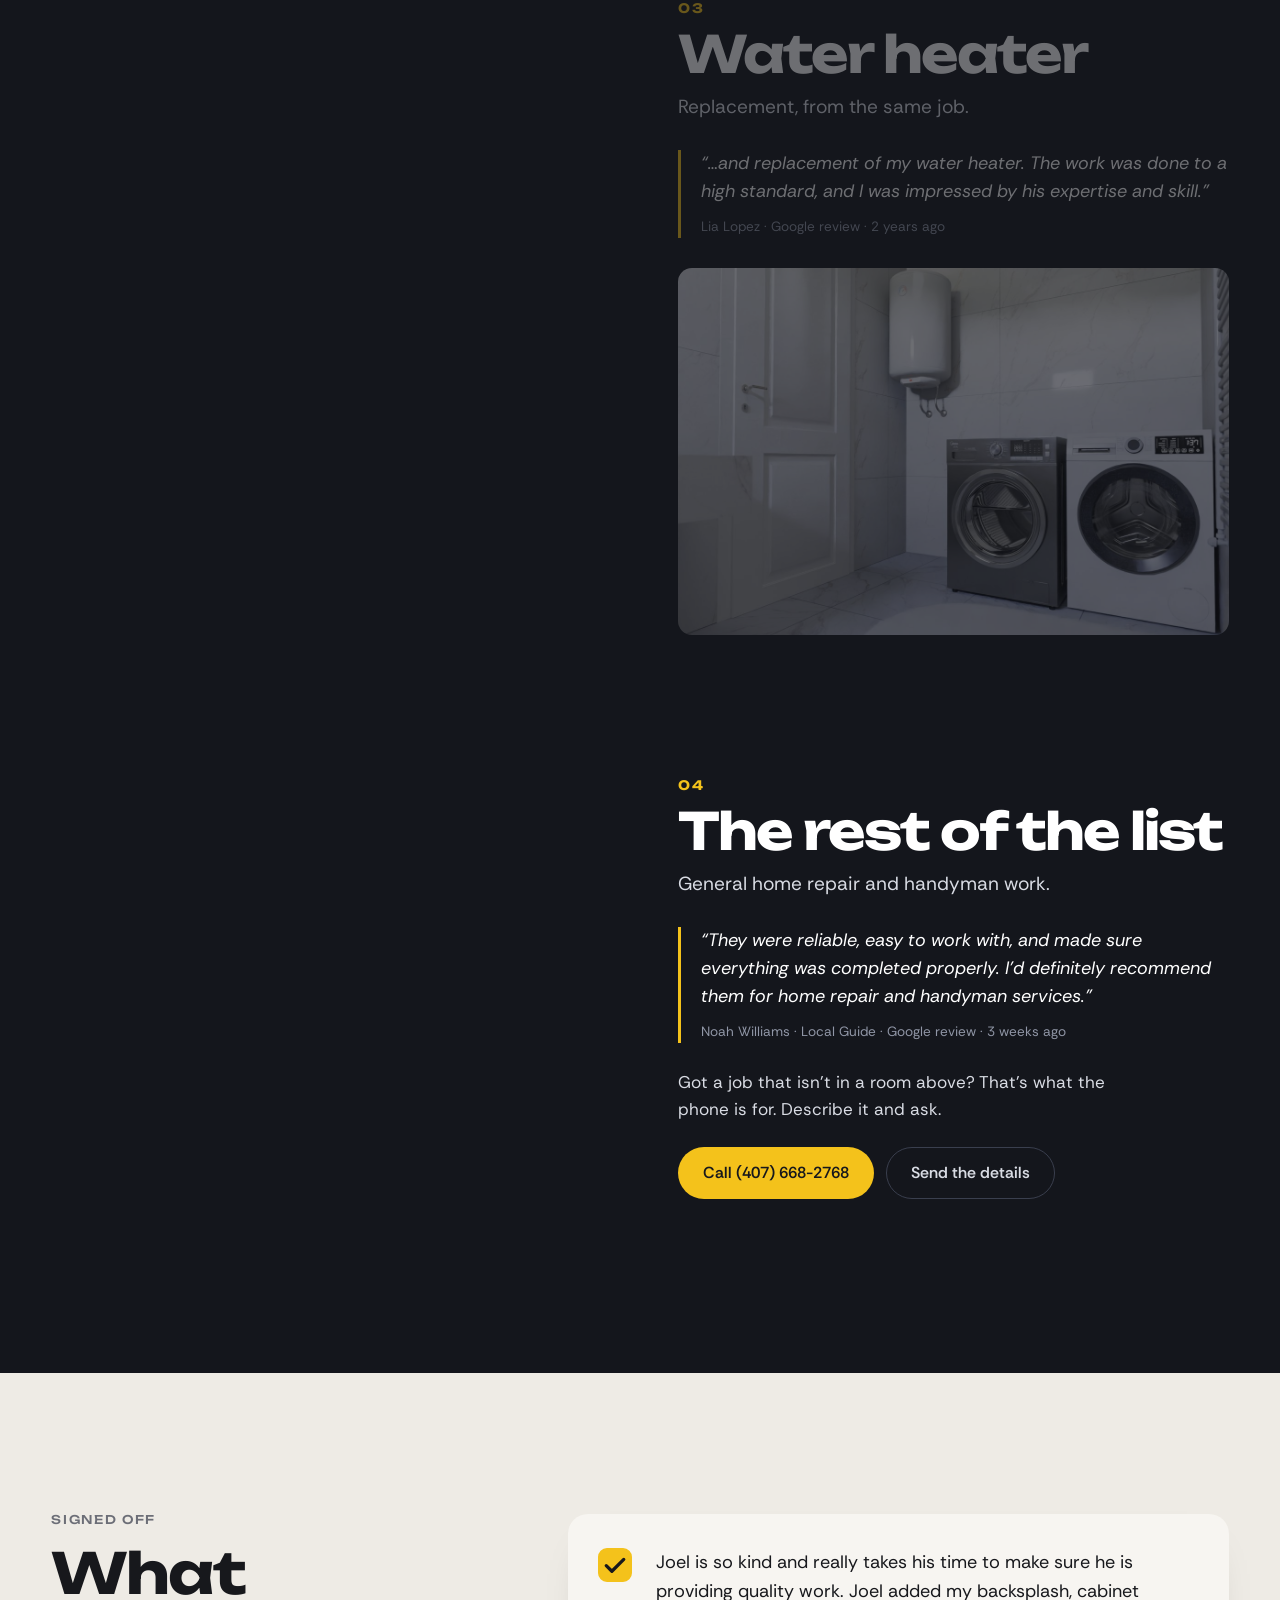
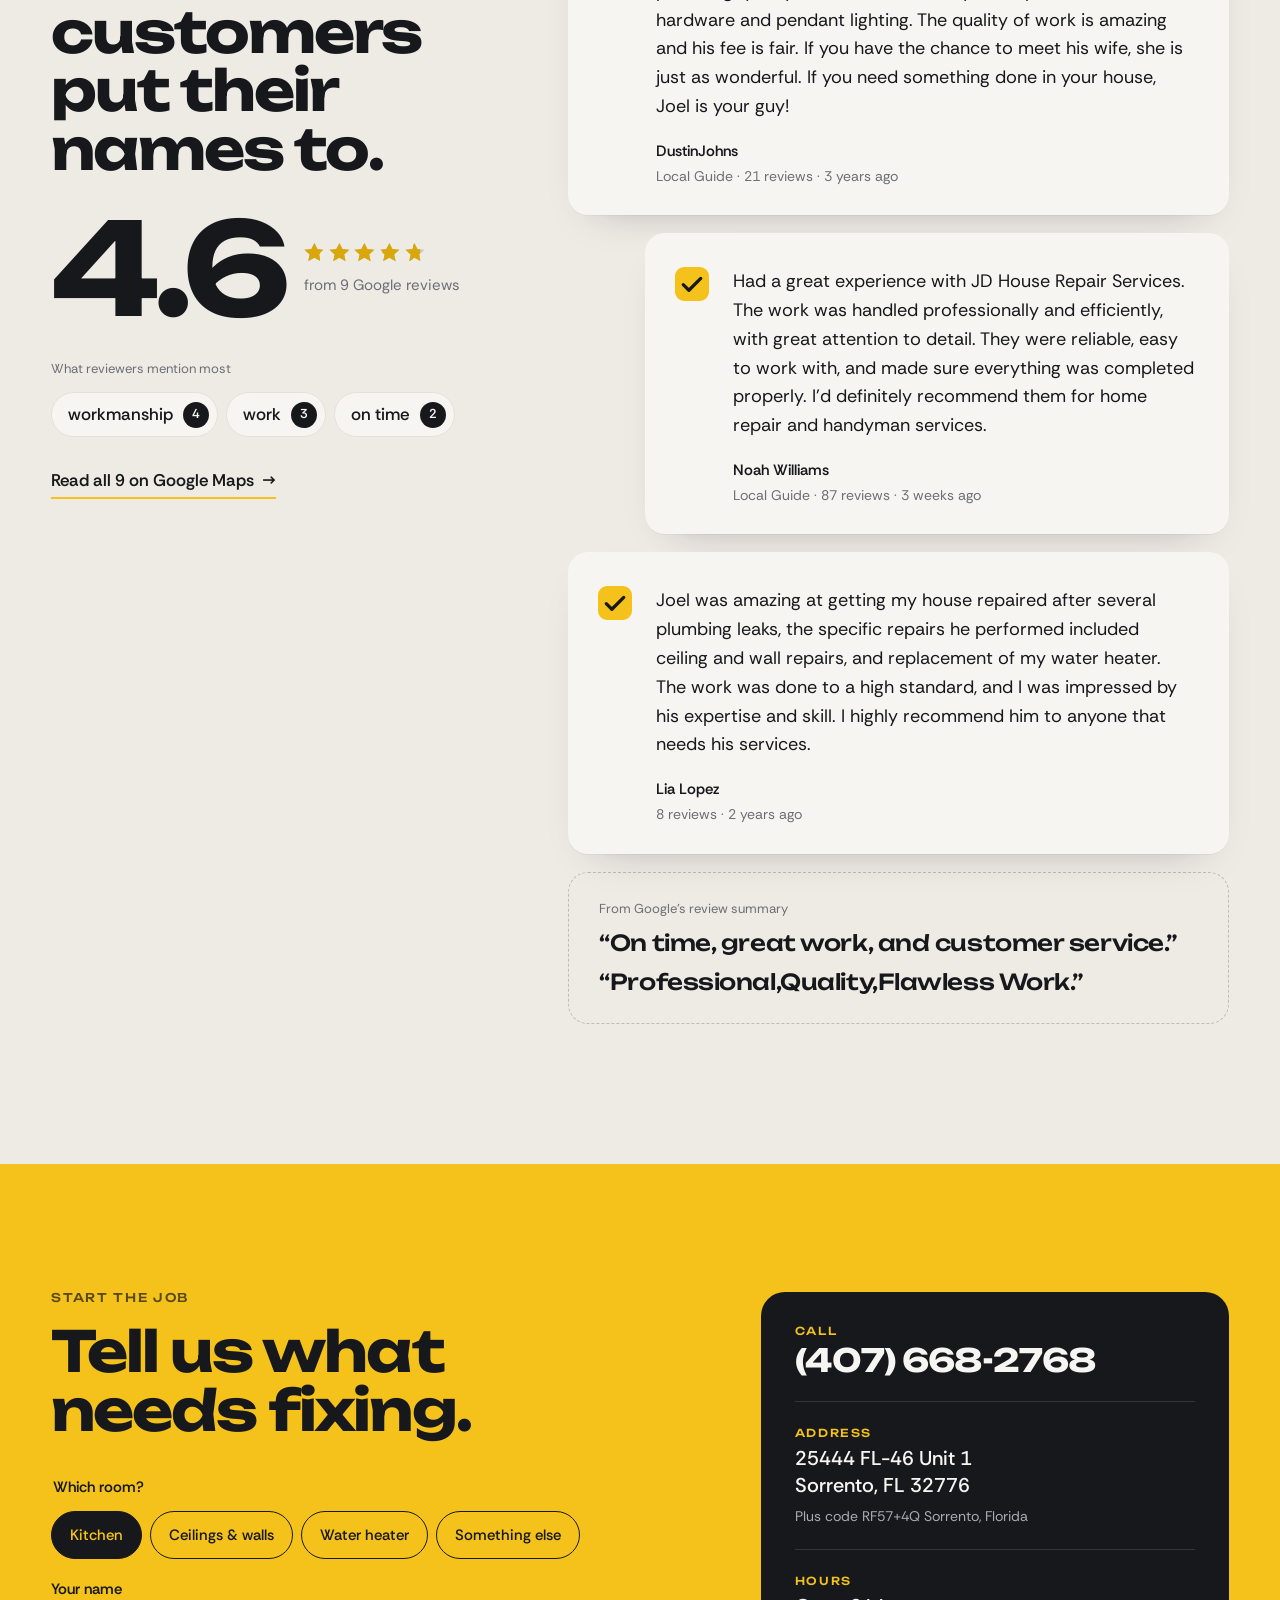
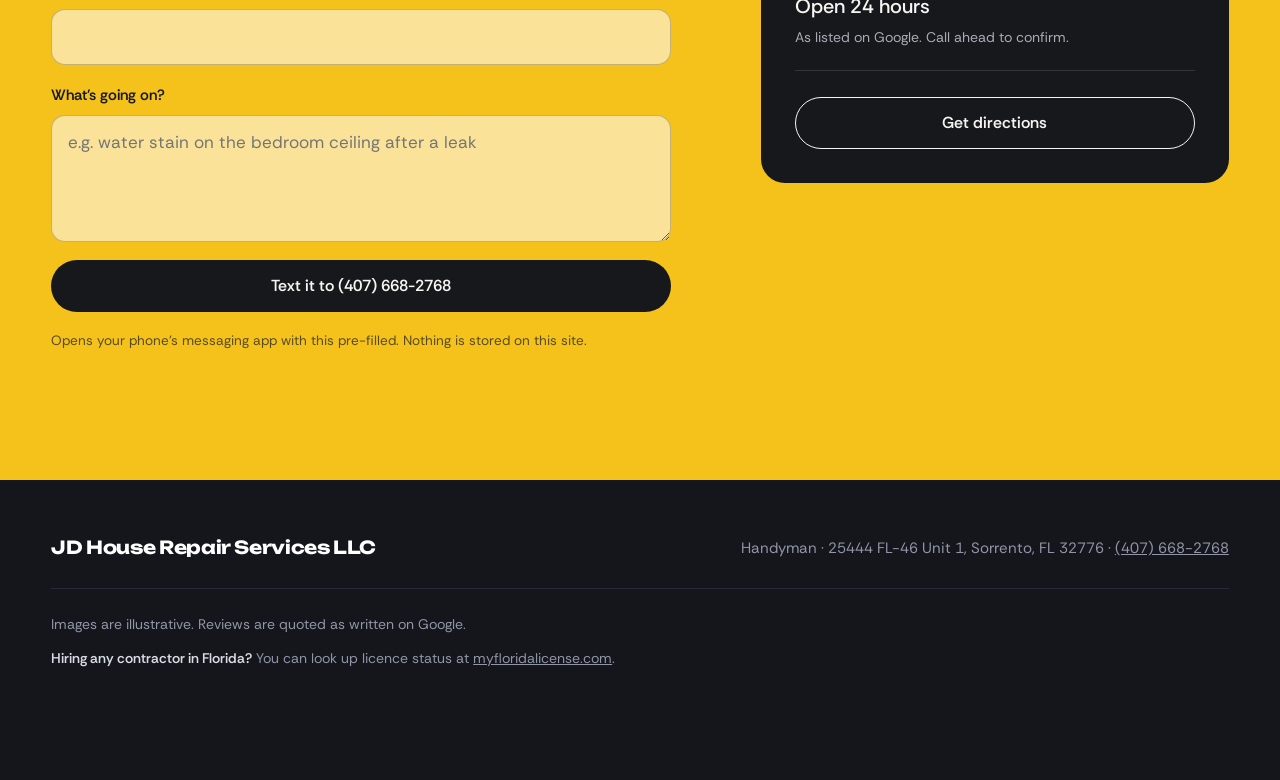
==== commit b9b68c40: "Remove media source wording from the site Co-Authored-By: Claude Opus 5.5 <noreply@anthropic.com>" ====
--- a/index.html
+++ b/index.html
@@ -76,12 +76,12 @@
 
   <figure class="gable">
     <div class="gable-frame">
-      <video class="lazyvid" autoplay muted loop playsinline preload="metadata" poster="assets/vid/hero-tile.jpg" aria-label="Stock footage: gloved hands setting a large tile into mortar">
+      <video class="lazyvid" autoplay muted loop playsinline preload="metadata" poster="assets/vid/hero-tile.jpg" aria-label="Gloved hands setting a large tile into mortar">
         <source src="assets/vid/hero-tile.mp4" type="video/mp4">
       </video>
       <span class="gable-shade" aria-hidden="true"></span>
     </div>
-    <figcaption class="stock">Stock footage · Pexels</figcaption>
+    
   </figure>
 </section>
 
@@ -203,10 +203,10 @@
           <footer>DustinJohns · Google review · 3 years ago</footer>
         </blockquote>
         <div class="media m-kitchen">
-          <figure class="mf mf-a"><img src="assets/img/backsplash-install.jpg" alt="Stock photo: a hand pressing a sheet of mosaic tile onto a kitchen wall" loading="lazy" width="1400" height="934"><figcaption class="stock">Stock · Pexels</figcaption></figure>
-          <figure class="mf mf-b"><video class="lazyvid" muted loop playsinline preload="none" poster="assets/vid/light-fixture.jpg" aria-label="Stock footage: a man fitting a light fixture to a ceiling"><source src="assets/vid/light-fixture.mp4" type="video/mp4"></video><figcaption class="stock">Stock · Pexels</figcaption></figure>
-          <figure class="mf mf-c"><video class="lazyvid" muted loop playsinline preload="none" poster="assets/vid/hinge-drill.jpg" aria-label="Stock footage: drilling a hinge into a cabinet board"><source src="assets/vid/hinge-drill.mp4" type="video/mp4"></video><figcaption class="stock">Stock · Pexels</figcaption></figure>
-          <figure class="mf mf-d"><img src="assets/img/brass-pulls.jpg" alt="Stock photo: ornate brass pulls on wooden cabinet doors" loading="lazy" width="900" height="1350"><figcaption class="stock">Stock · Pexels</figcaption></figure>
+          <figure class="mf mf-a"><img src="assets/img/backsplash-install.jpg" alt="A hand pressing a sheet of mosaic tile onto a kitchen wall" loading="lazy" width="1400" height="934"></figure>
+          <figure class="mf mf-b"><video class="lazyvid" muted loop playsinline preload="none" poster="assets/vid/light-fixture.jpg" aria-label="A man fitting a light fixture to a ceiling"><source src="assets/vid/light-fixture.mp4" type="video/mp4"></video></figure>
+          <figure class="mf mf-c"><video class="lazyvid" muted loop playsinline preload="none" poster="assets/vid/hinge-drill.jpg" aria-label="Drilling a hinge into a cabinet board"><source src="assets/vid/hinge-drill.mp4" type="video/mp4"></video></figure>
+          <figure class="mf mf-d"><img src="assets/img/brass-pulls.jpg" alt="Stock photo: ornate brass pulls on wooden cabinet doors" loading="lazy" width="900" height="1350"></figure>
         </div>
       </article>
 
@@ -219,9 +219,9 @@
           <footer>Lia Lopez · Google review · 2 years ago</footer>
         </blockquote>
         <div class="media m-ceil">
-          <figure class="mf mf-wide"><video class="lazyvid" muted loop playsinline preload="none" poster="assets/vid/ceiling-patch.jpg" aria-label="Stock footage: a worker skimming compound over a patched ceiling"><source src="assets/vid/ceiling-patch.mp4" type="video/mp4"></video><figcaption class="stock">Stock · Pexels</figcaption></figure>
-          <figure class="mf"><img src="assets/img/ceiling-sand.jpg" alt="Stock photo: a worker sanding taped drywall seams on a ceiling" loading="lazy" width="1400" height="934"><figcaption class="stock">Stock · Pexels</figcaption></figure>
-          <figure class="mf"><img src="assets/img/plaster-hand.jpg" alt="Stock photo: a gloved hand working plaster into a wall corner" loading="lazy" width="1000" height="667"><figcaption class="stock">Stock · Pexels</figcaption></figure>
+          <figure class="mf mf-wide"><video class="lazyvid" muted loop playsinline preload="none" poster="assets/vid/ceiling-patch.jpg" aria-label="A worker skimming compound over a patched ceiling"><source src="assets/vid/ceiling-patch.mp4" type="video/mp4"></video></figure>
+          <figure class="mf"><img src="assets/img/ceiling-sand.jpg" alt="A worker sanding taped drywall seams on a ceiling" loading="lazy" width="1400" height="934"></figure>
+          <figure class="mf"><img src="assets/img/plaster-hand.jpg" alt="A gloved hand working plaster into a wall corner" loading="lazy" width="1000" height="667"></figure>
         </div>
       </article>
 
@@ -234,7 +234,7 @@
           <footer>Lia Lopez · Google review · 2 years ago</footer>
         </blockquote>
         <div class="media m-one">
-          <figure class="mf"><img src="assets/img/utility-heater.jpg" alt="Stock photo: a laundry room with a wall-mounted water heater above a washer and dryer" loading="lazy" width="1200" height="800"><figcaption class="stock">Stock · Pexels</figcaption></figure>
+          <figure class="mf"><img src="assets/img/utility-heater.jpg" alt="A laundry room with a wall-mounted water heater above a washer and dryer" loading="lazy" width="1200" height="800"></figure>
         </div>
       </article>
 
@@ -354,22 +354,8 @@
     <p class="foot-line">Handyman · 25444 FL-46 Unit 1, Sorrento, FL 32776 · <a href="tel:+14076682768">(407) 668-2768</a></p>
   </div>
   <div class="foot-fine">
-    <p><strong>About the pictures.</strong> Every photo and video on this page is stock from Pexels, used under the <a href="https://www.pexels.com/license/" target="_blank" rel="noopener">Pexels license</a>. None of it shows JD House Repair's own jobs. Reviews are quoted as written on Google.</p>
+    <p>Images are illustrative. Reviews are quoted as written on Google.</p>
     <p><strong>Hiring any contractor in Florida?</strong> You can look up licence status at <a href="https://www.myfloridalicense.com/" target="_blank" rel="noopener">myfloridalicense.com</a>.</p>
-    <details class="credits">
-      <summary>Media credits</summary>
-      <ul>
-        <li>Hero tile video: Pexels video 4729560</li>
-        <li>Light fixture video: Pexels video 7640933</li>
-        <li>Hinge drilling video: Pexels video 7314254</li>
-        <li>Ceiling patch video: Pexels video 9807763</li>
-        <li>Backsplash install: Pexels photo 8293686</li>
-        <li>Brass pulls: Pexels photo 35287566</li>
-        <li>Ceiling sanding: Pexels photo 6474295</li>
-        <li>Plaster corner: Pexels photo 11427055</li>
-        <li>Utility room: Pexels photo 28479466</li>
-      </ul>
-    </details>
   </div>
 </footer>
 
--- a/assets/site.css
+++ b/assets/site.css
@@ -177,7 +177,6 @@
 .gable-frame video { width: 100%; height: 100%; object-fit: cover; transform: scale(1.12); animation: settle 3.2s .25s var(--ease) forwards; }
 @keyframes settle { to { transform: scale(1); } }
 .gable-shade { position: absolute; inset: 0; display: block; background: linear-gradient(180deg, transparent 55%, rgba(20,22,28,.35)); }
-.gable .stock { left: 14px; bottom: 14px; }
 
 /* ---------- the house (dusk) ---------- */
 .house {
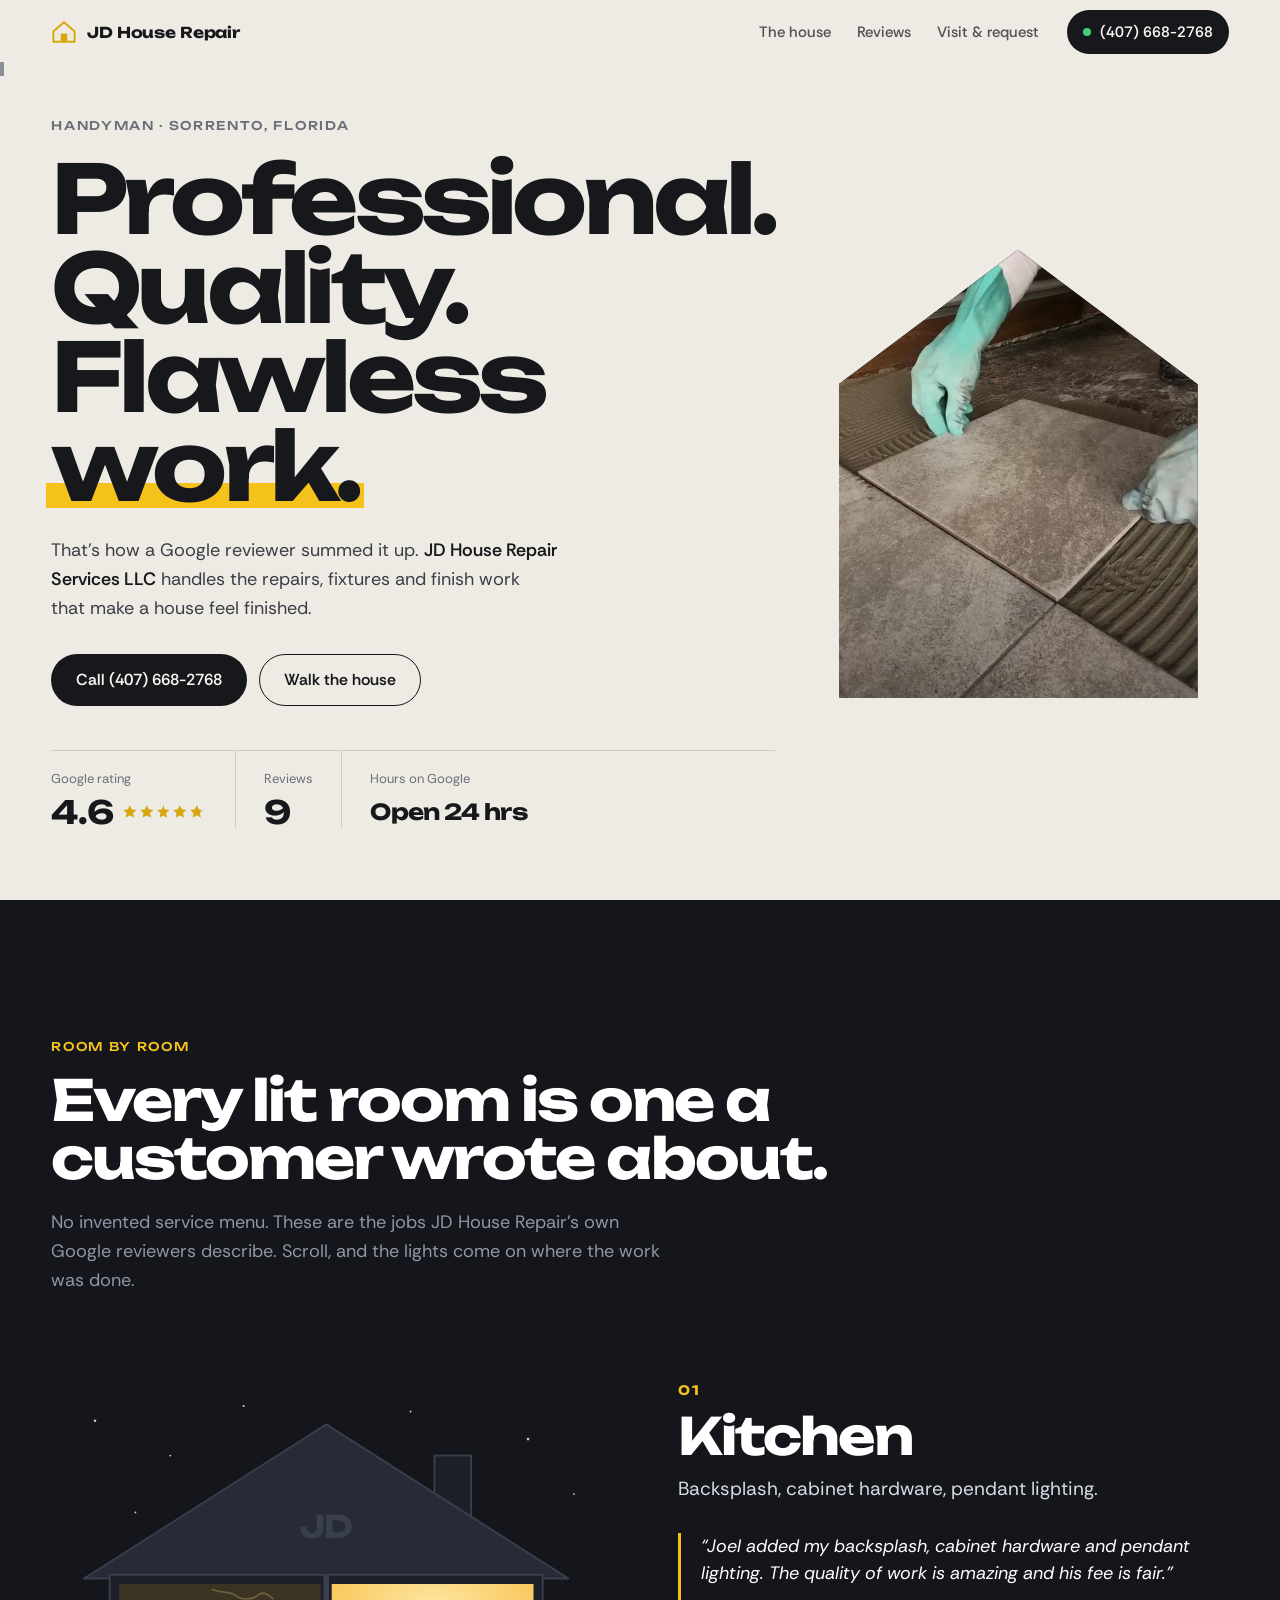
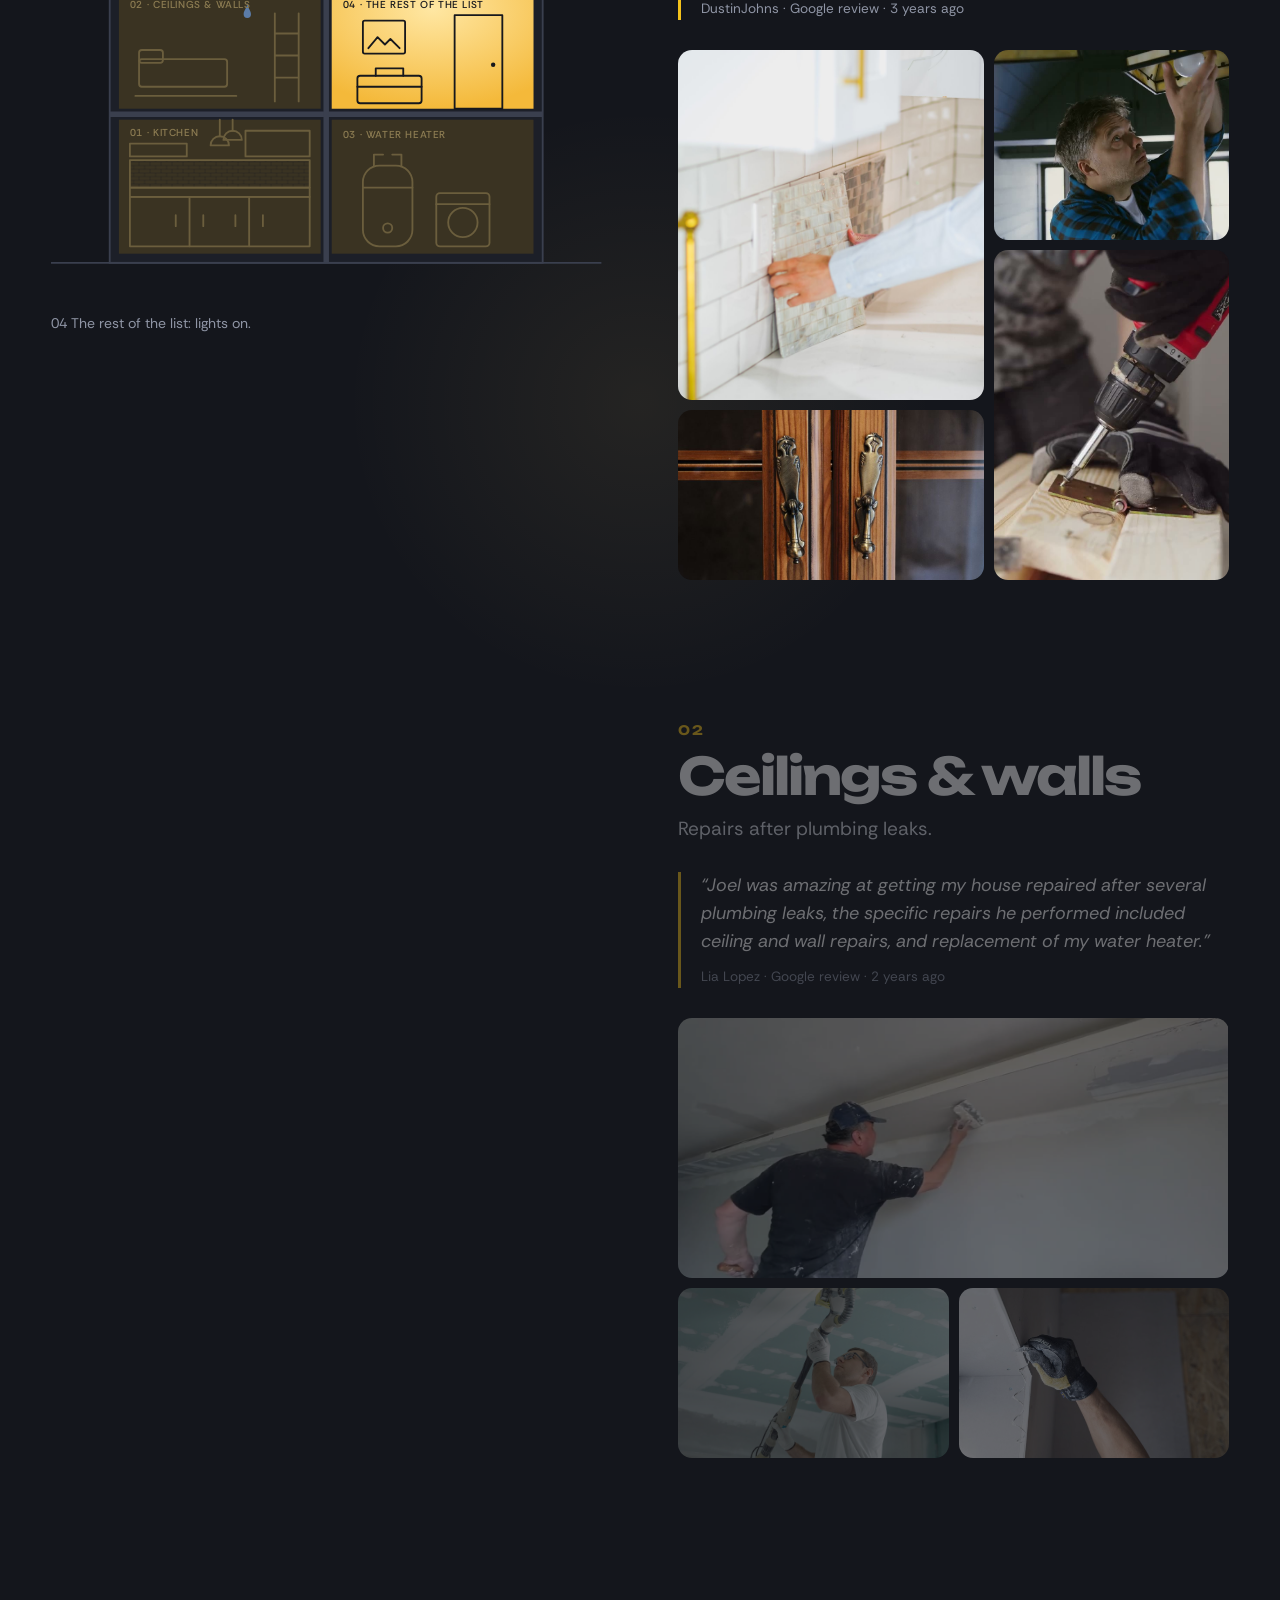
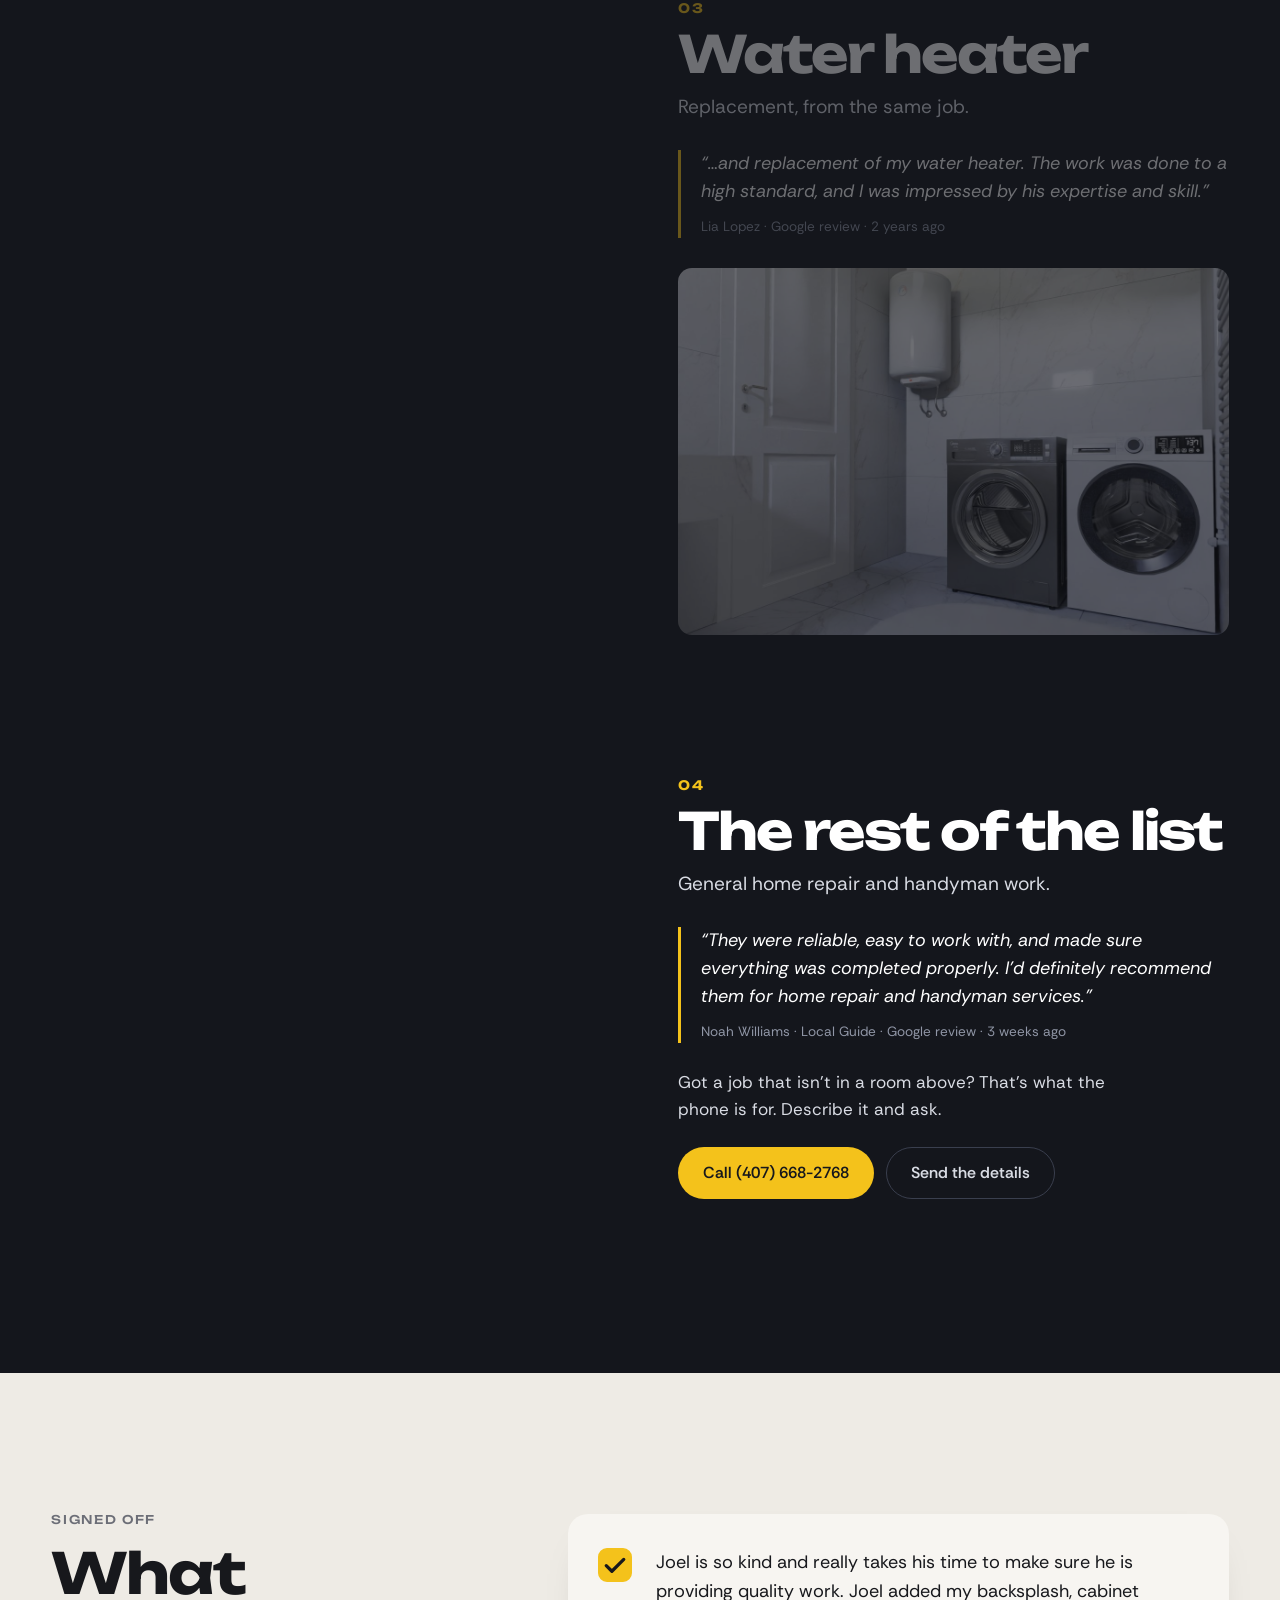
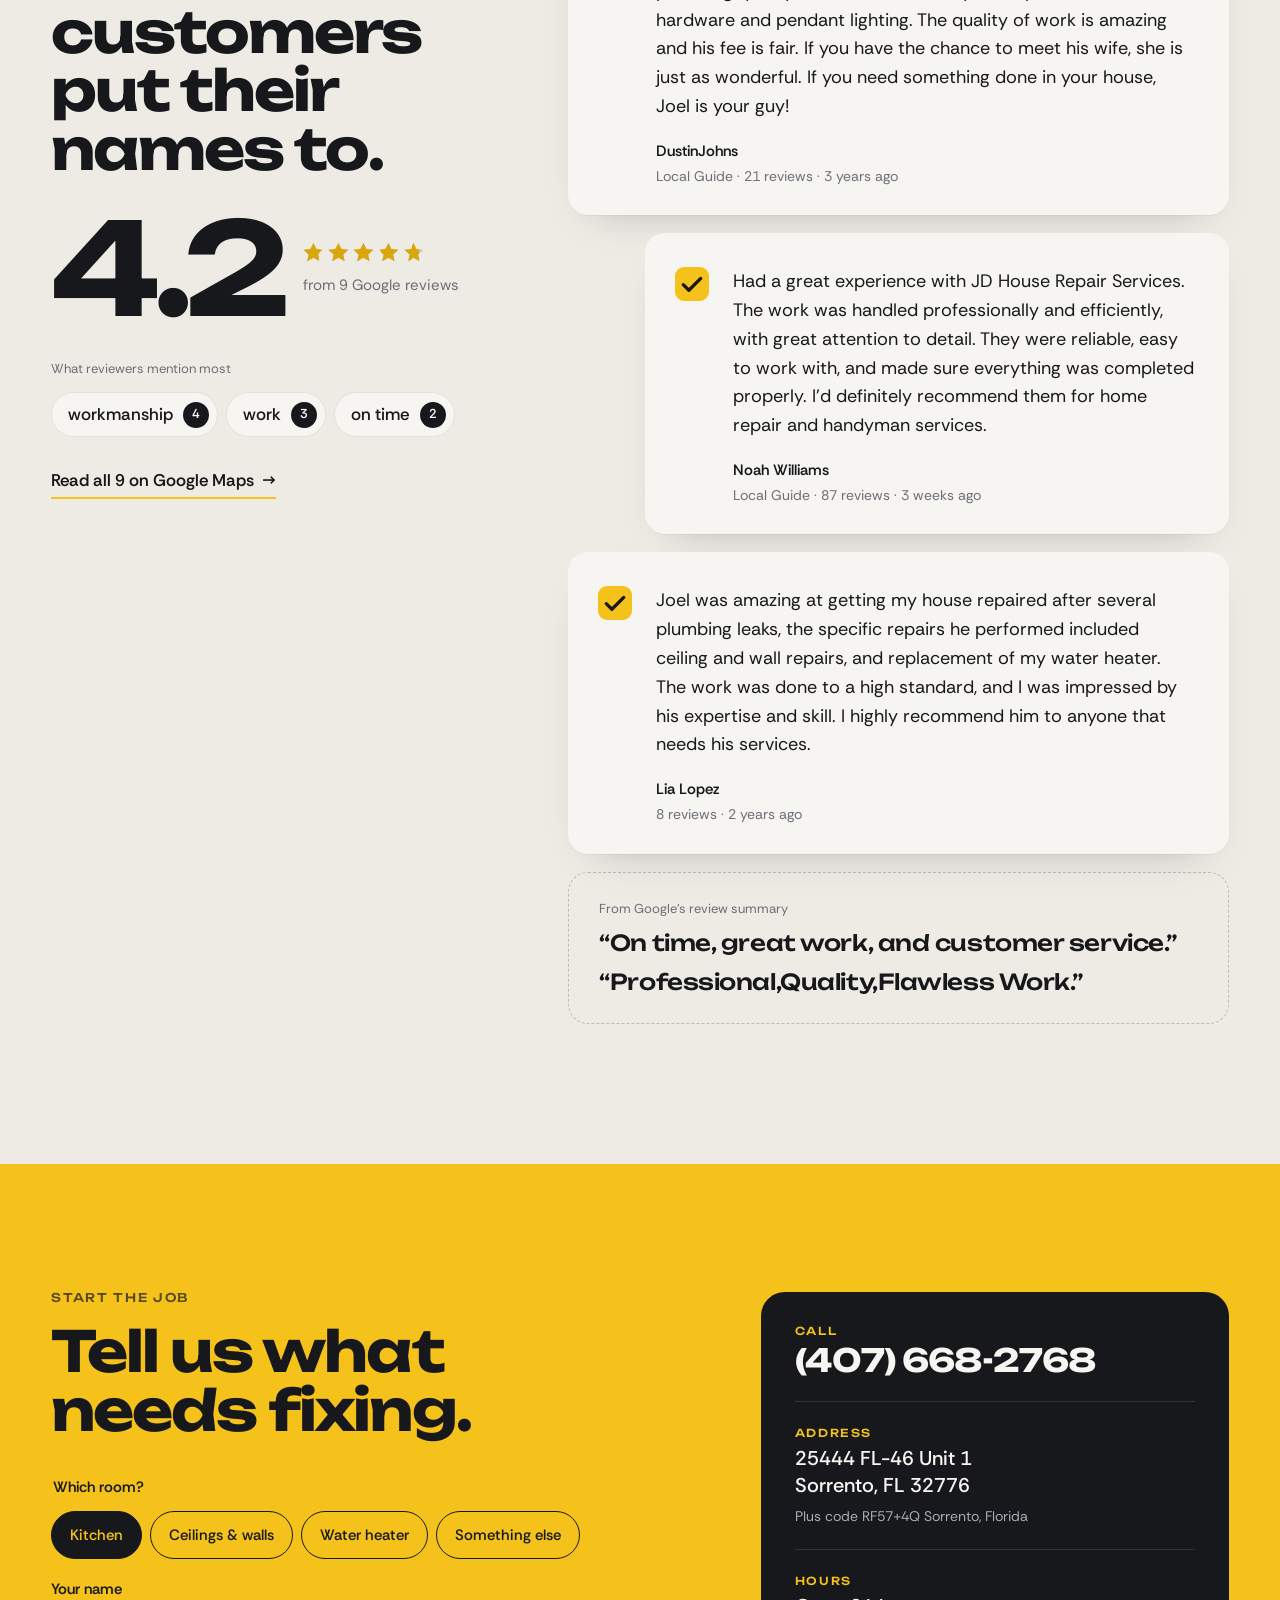
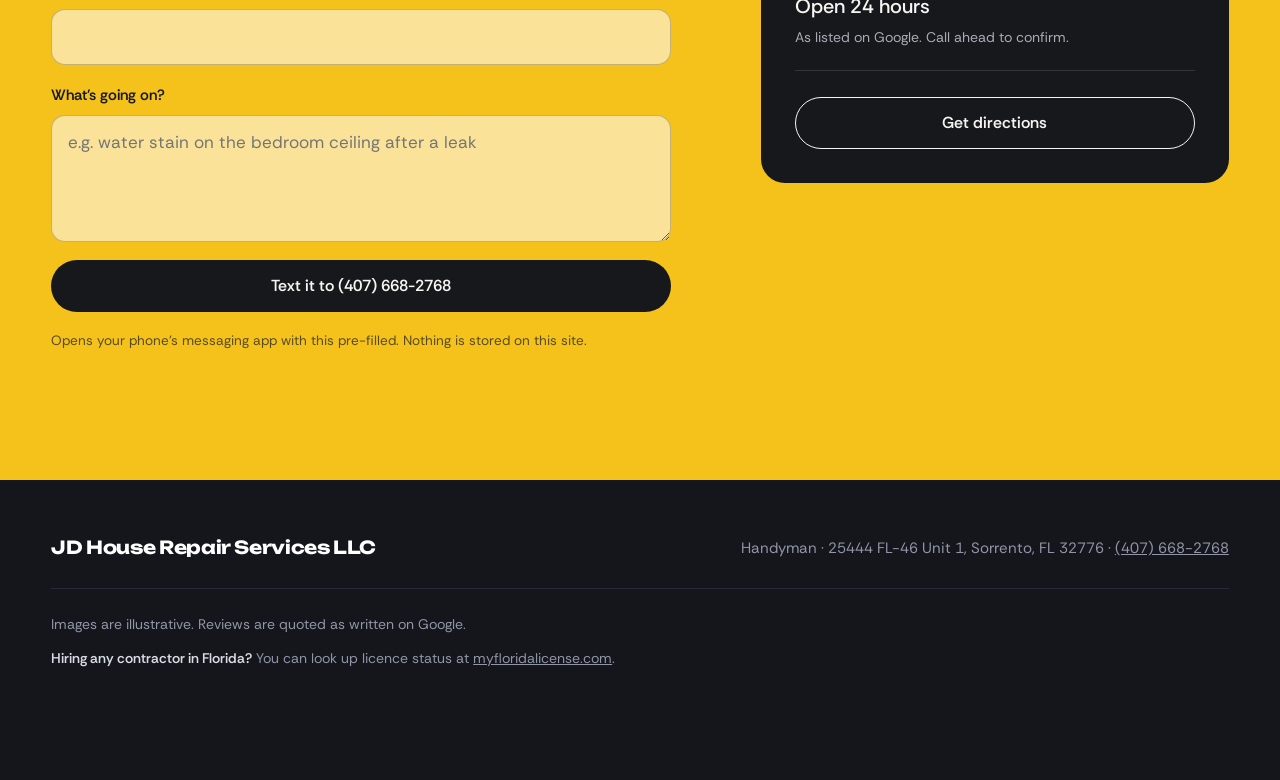
==== commit 0a6b5ef6: "Remove last stock wording and unused caption style Co-Authored-By: Claude Opus 5.5 <noreply@anthropi" ====
--- a/index.html
+++ b/index.html
@@ -206,7 +206,7 @@
           <figure class="mf mf-a"><img src="assets/img/backsplash-install.jpg" alt="A hand pressing a sheet of mosaic tile onto a kitchen wall" loading="lazy" width="1400" height="934"></figure>
           <figure class="mf mf-b"><video class="lazyvid" muted loop playsinline preload="none" poster="assets/vid/light-fixture.jpg" aria-label="A man fitting a light fixture to a ceiling"><source src="assets/vid/light-fixture.mp4" type="video/mp4"></video></figure>
           <figure class="mf mf-c"><video class="lazyvid" muted loop playsinline preload="none" poster="assets/vid/hinge-drill.jpg" aria-label="Drilling a hinge into a cabinet board"><source src="assets/vid/hinge-drill.mp4" type="video/mp4"></video></figure>
-          <figure class="mf mf-d"><img src="assets/img/brass-pulls.jpg" alt="Stock photo: ornate brass pulls on wooden cabinet doors" loading="lazy" width="900" height="1350"></figure>
+          <figure class="mf mf-d"><img src="assets/img/brass-pulls.jpg" alt="Ornate brass pulls on wooden cabinet doors" loading="lazy" width="900" height="1350"></figure>
         </div>
       </article>
 
--- a/assets/site.css
+++ b/assets/site.css
@@ -96,13 +96,6 @@
 .h2 { font: 700 clamp(30px, 4.4vw, 58px)/1.04 var(--display); letter-spacing: -.035em; color: #fff; text-wrap: balance; margin-top: 18px; }
 .h2-ink { color: var(--ink); }
 .lede { max-width: 56ch; margin-top: 20px; color: var(--dusk-mute); font-size: 18px; }
-.stock {
-  position: absolute; left: 10px; bottom: 10px;
-  padding: 4px 8px; border-radius: 6px;
-  font: 500 10.5px/1 var(--body); letter-spacing: .04em; text-transform: uppercase;
-  background: rgba(20,22,28,.62); color: #fff; white-space: nowrap;
-  backdrop-filter: blur(6px); -webkit-backdrop-filter: blur(6px);
-}
 
 /* ---------- buttons ---------- */
 .btn {
